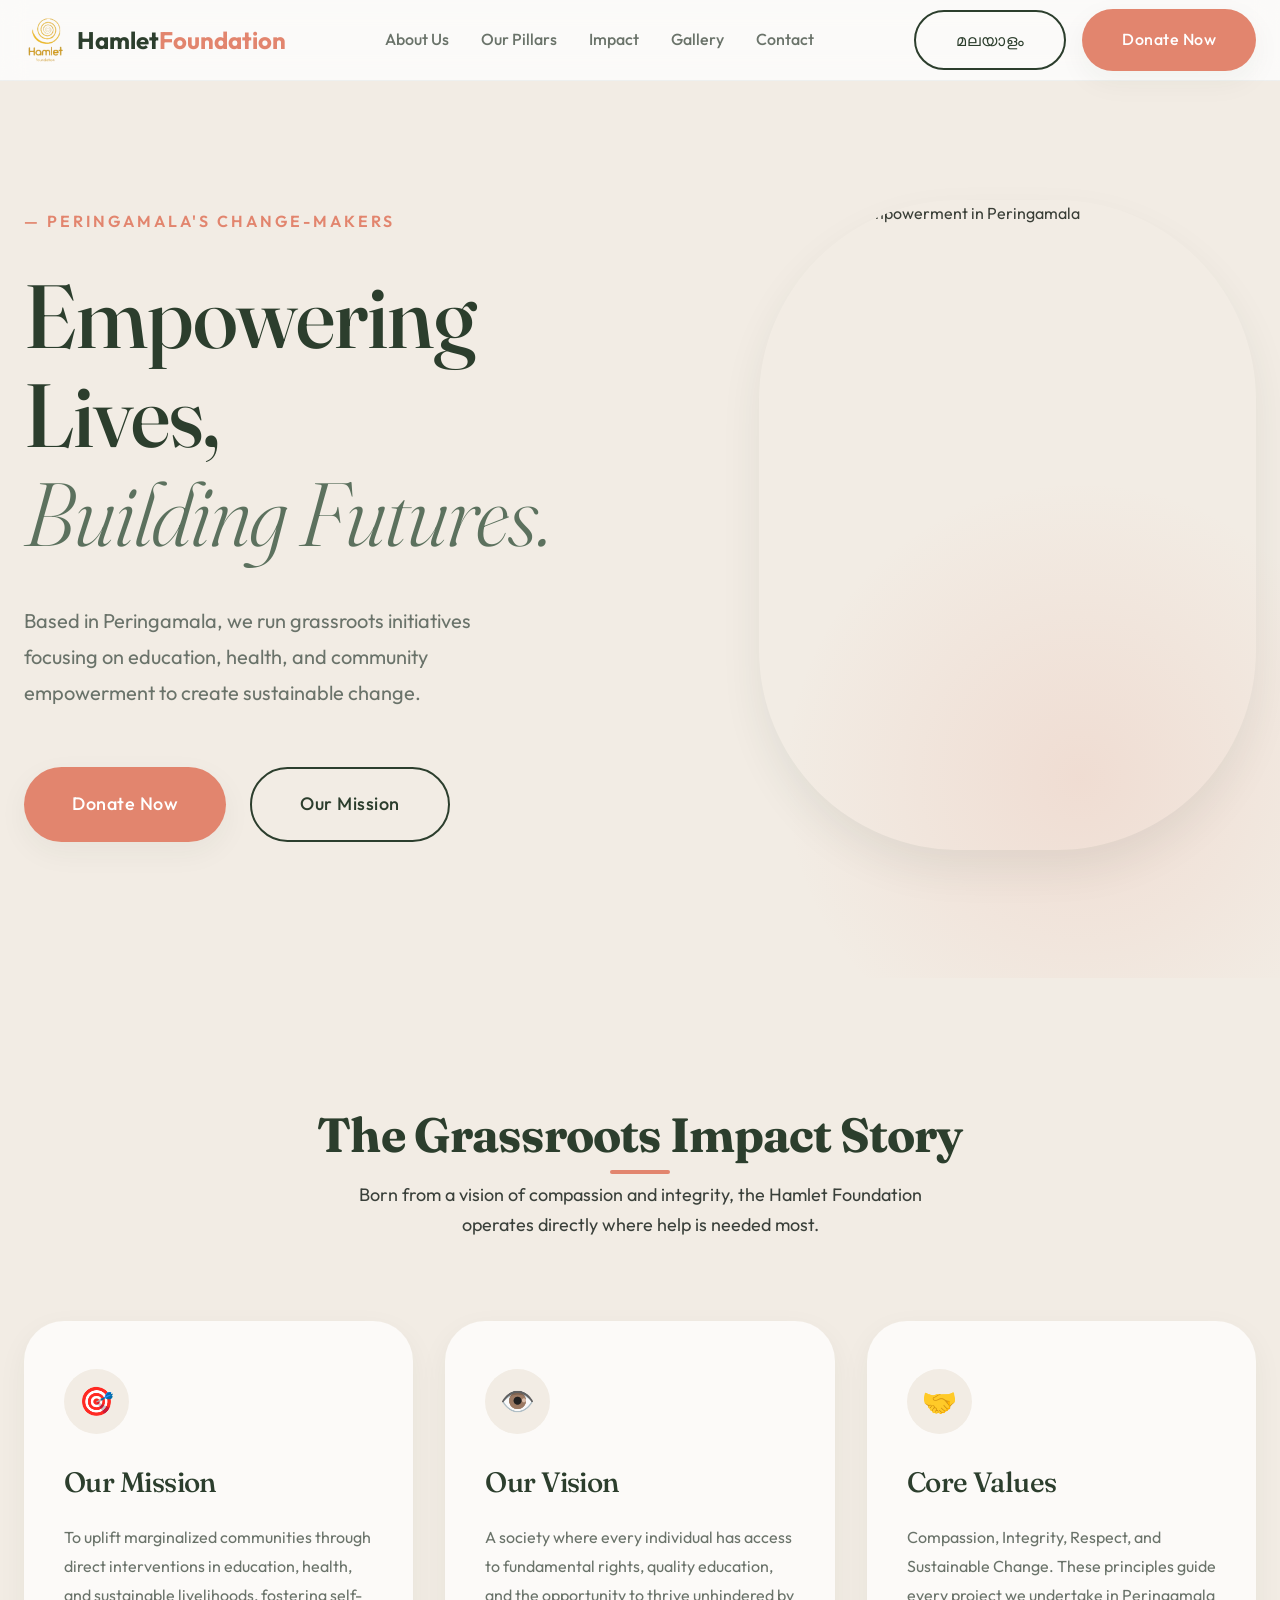
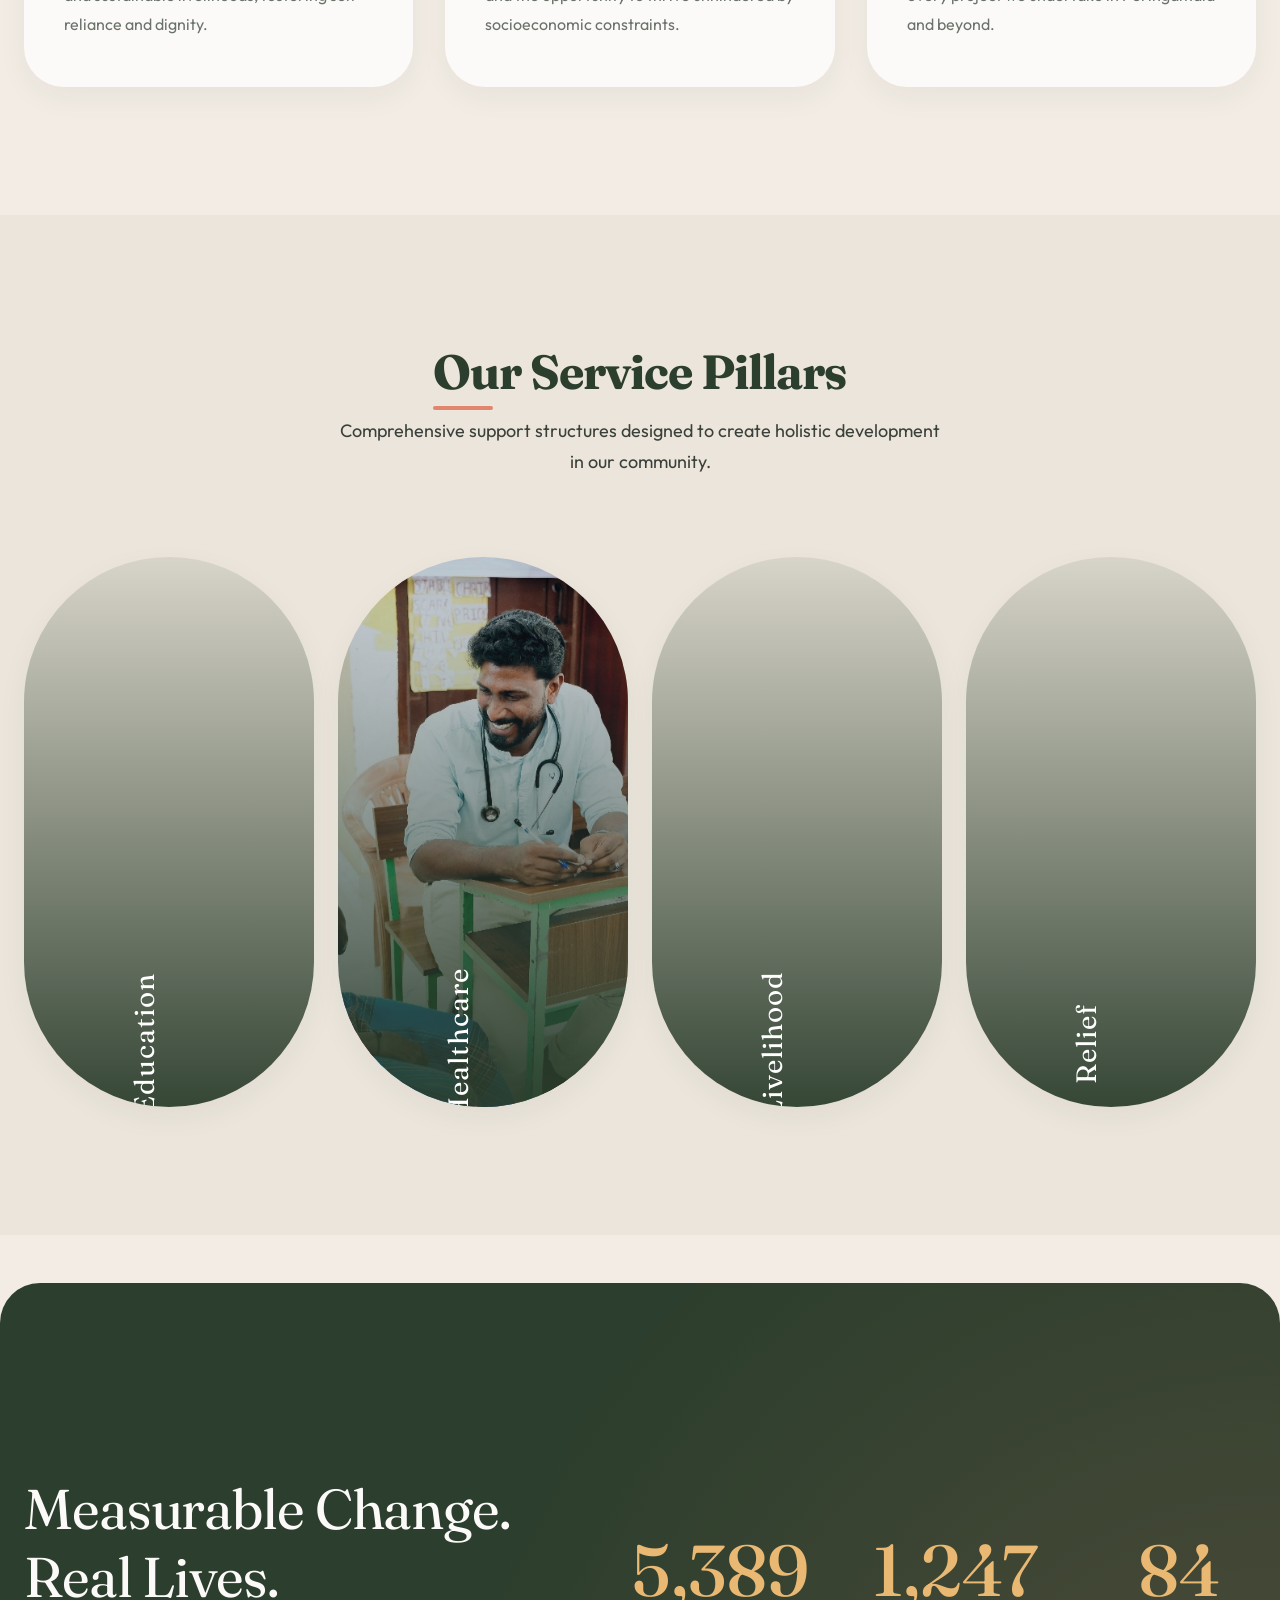
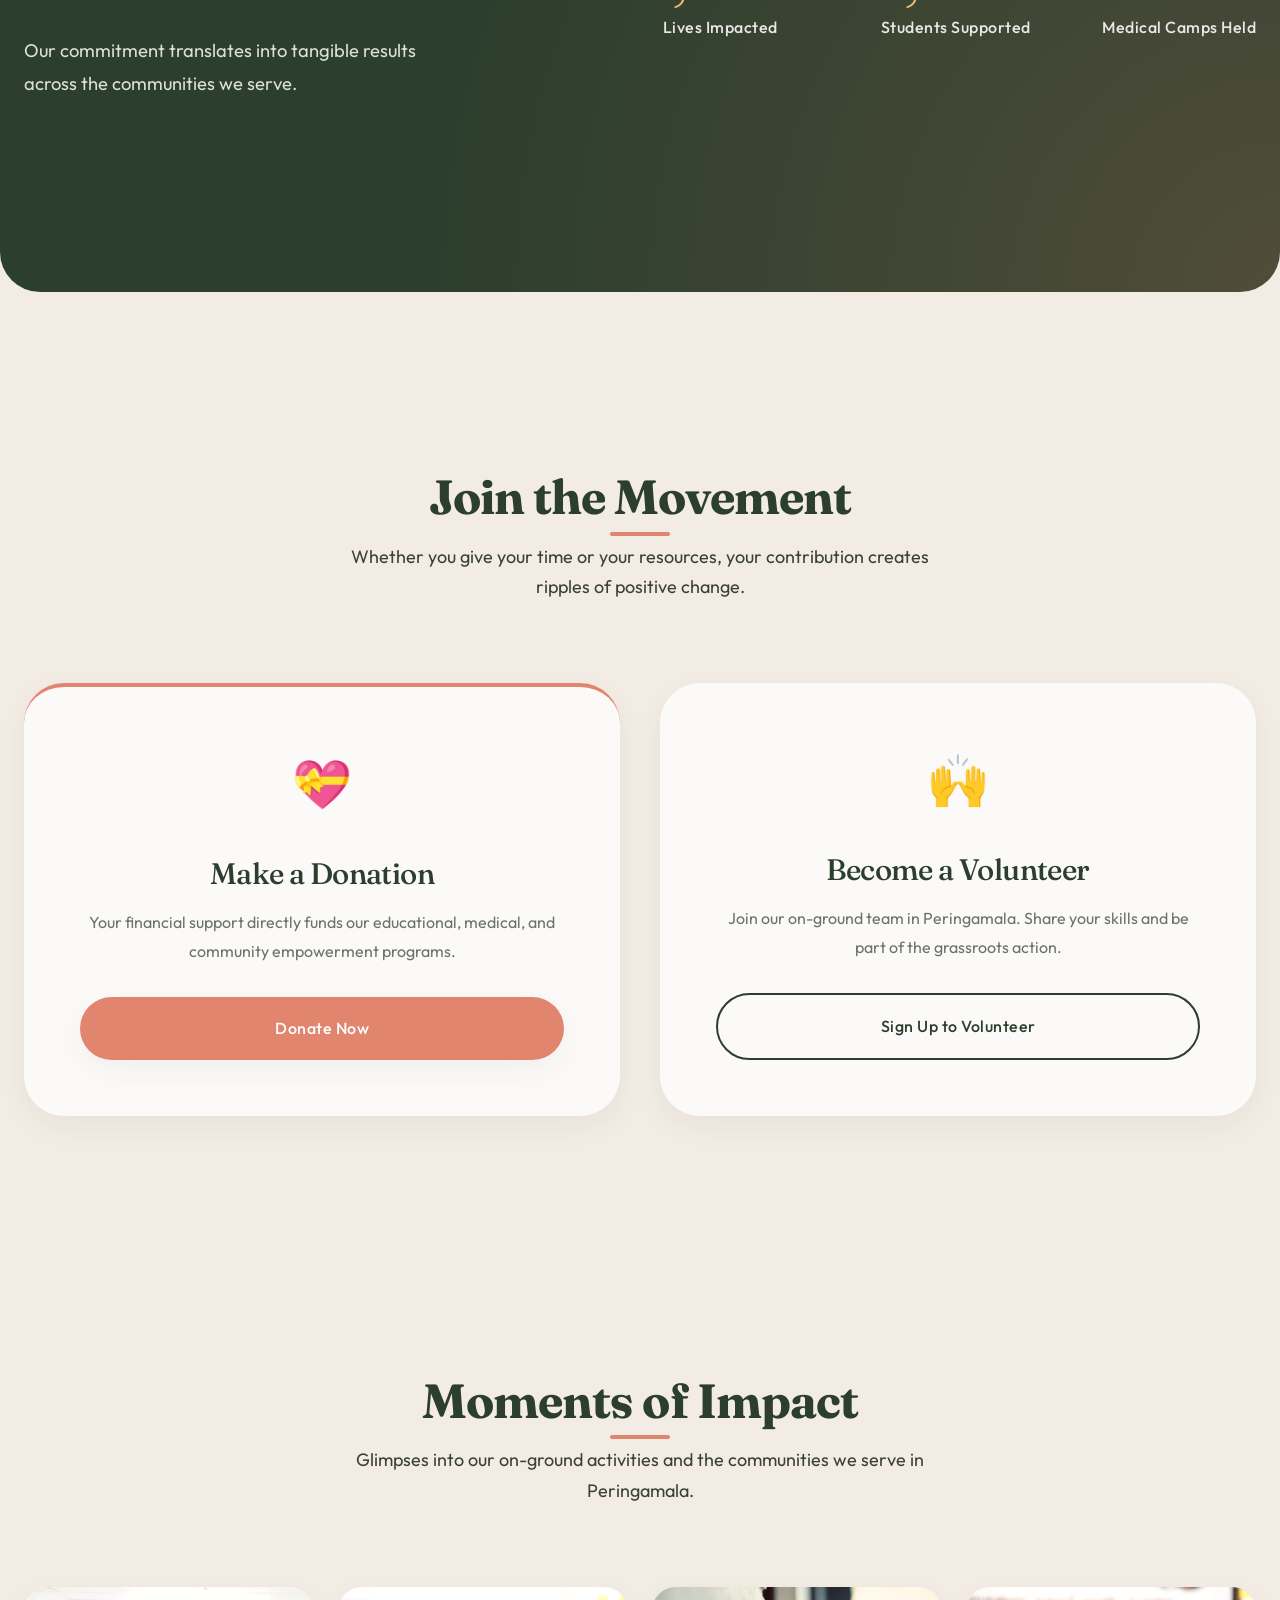
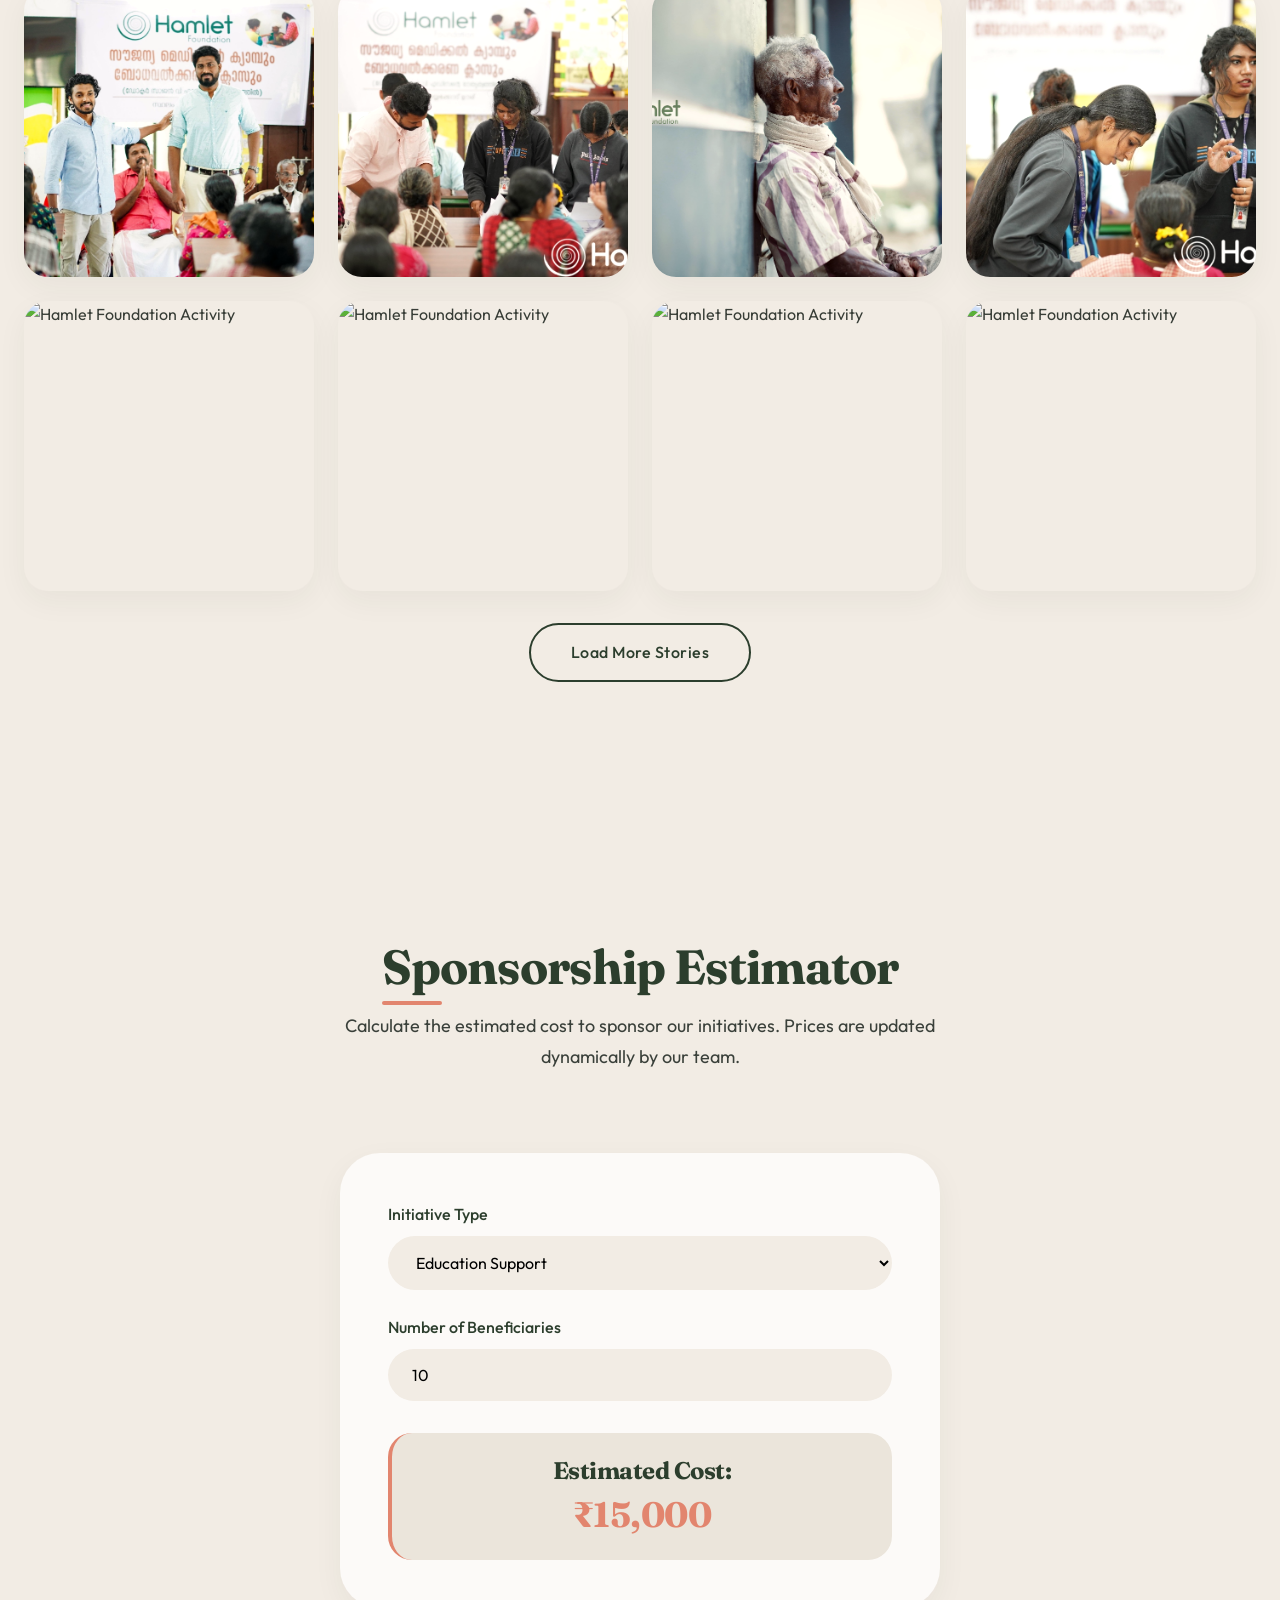
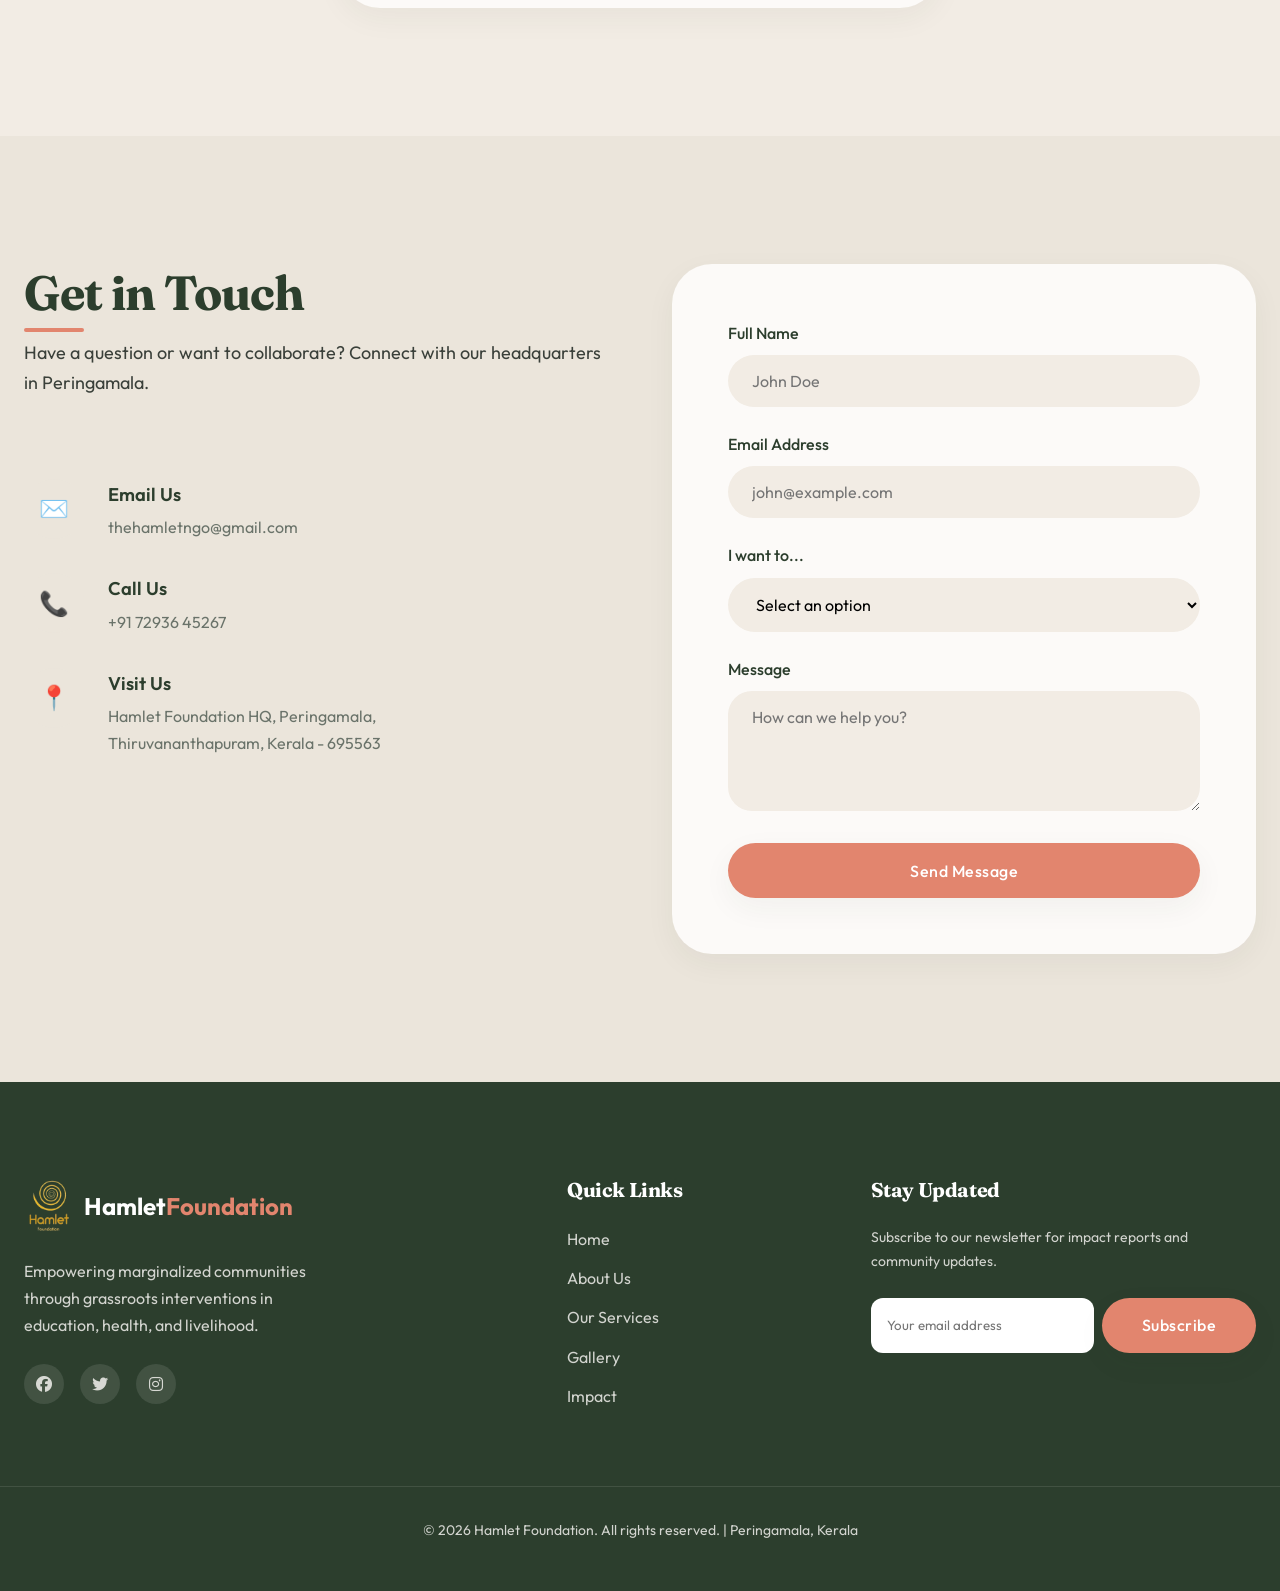
==== hamlet-foundations/src/index.html @ f897845c "Initial commit: Ready for Render deployment" ====
<!DOCTYPE html>
<html lang="en">

<head>
    <meta charset="UTF-8">
    <meta name="viewport" content="width=device-width, initial-scale=1.0">
    <title>Hamlet Foundation | Empowering Lives in Peringamala</title>
    <link rel="preconnect" href="https://fonts.googleapis.com">
    <link rel="preconnect" href="https://fonts.gstatic.com" crossorigin>
    <link
        href="https://fonts.googleapis.com/css2?family=Inter:wght@400;500;600&family=Outfit:wght@300;500;700&display=swap"
        rel="stylesheet">
    <link rel="stylesheet" href="style.css">
    <link rel="icon" type="image/png" href="assets/logo-transparent.png">
    <link rel="stylesheet" href="https://cdnjs.cloudflare.com/ajax/libs/font-awesome/6.4.0/css/all.min.css">
</head>

<body>

    <header class="header">
        <div class="container header-content">
            <a href="#" class="logo">
                <img src="assets/logo-transparent.png" alt="Hamlet Foundation Logo" class="logo-img">
                <span class="logo-text">Hamlet<span class="logo-accent">Foundation</span></span>
            </a>
            <nav class="nav">
                <ul class="nav-list">
                    <li><a href="#about" class="nav-link" data-i18n="nav_about">About Us</a></li>
                    <li><a href="#pillars" class="nav-link" data-i18n="nav_pillars">Our Pillars</a></li>
                    <li><a href="#impact" class="nav-link" data-i18n="nav_impact">Impact</a></li>
                    <li><a href="#gallery" class="nav-link" data-i18n="nav_gallery">Gallery</a></li>
                    <li><a href="#contact" class="nav-link" data-i18n="nav_contact">Contact</a></li>
                </ul>
                <div class="mobile-actions">
                    <button class="btn btn-outline btn-sm lang-btn" id="langToggleMobile"
                        data-i18n="lang_toggle">മലയാളം</button>
                    <a href="#get-involved" class="btn btn-primary btn-sm" data-i18n="nav_donate">Donate Now</a>
                </div>
            </nav>
            <div class="header-actions">
                <button class="btn btn-outline btn-sm lang-btn desktop-only" id="langToggle"
                    data-i18n="lang_toggle">മലയാളം</button>
                <a href="#get-involved" class="btn btn-primary" data-i18n="nav_donate">Donate Now</a>
                <button class="mobile-menu-btn" aria-label="Toggle menu">
                    <span></span>
                    <span></span>
                    <span></span>
                </button>
            </div>
        </div>
    </header>

    <main>
        <!-- Hero Section -->
        <section class="hero" id="home">
            <div class="container hero-content">
                <div class="hero-text fade-in-up">
                    <p class="hero-eyebrow" data-i18n="hero_badge">— Peringamala's Change-Makers</p>
                    <h1 class="hero-title" data-i18n="hero_title">Empowering Lives,<br><em>Building Futures.</em></h1>
                    <p class="hero-subtitle" data-i18n="hero_subtitle">Based in Peringamala, we run grassroots
                        initiatives focusing on education, health, and community empowerment to create sustainable change.</p>
                    <div class="hero-buttons">
                        <a href="#get-involved" class="btn btn-primary btn-lg" data-i18n="hero_btn_donate">Donate Now</a>
                        <a href="#about" class="btn btn-outline btn-lg" data-i18n="hero_btn_mission">Our Mission</a>
                    </div>
                </div>
                <div class="hero-image fade-in-up delay-1">
                    <div class="image-wrapper">
                        <!-- Hero Image from User -->
                        <img src="assets/hero-bg.png" alt="Community Empowerment in Peringamala" class="hero-img-main" />
                    </div>
                </div>
            </div>
        </section>

        <!-- About Section -->
        <section class="about section" id="about">
            <div class="container">
                <div class="section-header text-center fade-in-up">
                    <h2 class="section-title" data-i18n="about_title">The Grassroots Impact Story</h2>
                    <p class="section-desc" data-i18n="about_desc">Born from a vision of compassion and integrity, the
                        Hamlet Foundation
                        operates directly where help is needed most.</p>
                </div>

                <div class="about-grid">
                    <div class="about-card fade-in-up delay-1">
                        <div class="icon-box">🎯</div>
                        <h3 data-i18n="about_mission_title">Our Mission</h3>
                        <p data-i18n="about_mission_text">To uplift marginalized communities through direct
                            interventions in education, health, and
                            sustainable livelihoods, fostering self-reliance and dignity.</p>
                    </div>
                    <div class="about-card fade-in-up delay-2">
                        <div class="icon-box">👁️</div>
                        <h3 data-i18n="about_vision_title">Our Vision</h3>
                        <p data-i18n="about_vision_text">A society where every individual has access to fundamental
                            rights, quality education, and the
                            opportunity to thrive unhindered by socioeconomic constraints.</p>
                    </div>
                    <div class="about-card fade-in-up delay-3">
                        <div class="icon-box">🤝</div>
                        <h3 data-i18n="about_values_title">Core Values</h3>
                        <p data-i18n="about_values_text">Compassion, Integrity, Respect, and Sustainable Change. These
                            principles guide every project
                            we undertake in Peringamala and beyond.</p>
                    </div>
                </div>
            </div>
        </section>

        <!-- Pillars Section -->
        <section class="pillars section bg-light" id="pillars">
            <div class="container">
                <div class="section-header fade-in-up" style="text-align: center; max-width: 800px; margin-left: auto; margin-right: auto;">
                    <h2 class="section-title" data-i18n="pillars_title">Our Service Pillars</h2>
                    <p class="section-desc" data-i18n="pillars_desc">Comprehensive support structures designed to create holistic development in our community.</p>
                </div>

                <div class="service-accordion fade-in-up delay-1">
                    <!-- Pillar 1 -->
                    <div class="accordion-item" style="background-image: url('assets/edu-support.png');">
                        <div class="accordion-overlay"></div>
                        <div class="accordion-title-vertical" data-i18n="pillar_1_tag">Education</div>
                        <div class="accordion-content">
                            <span class="accordion-tag" data-i18n="pillar_1_tag">Education</span>
                            <h3 data-i18n="pillar_1_title">Education Support</h3>
                            <p data-i18n="pillar_1_text">Providing scholarships, essential learning materials, and mentorship to ensure financial constraints never hinder a child's academic journey.</p>
                        </div>
                    </div>
                    <!-- Pillar 2 -->
                    <div class="accordion-item" style="background-image: url('assets/health.jpg');">
                        <div class="accordion-overlay"></div>
                        <div class="accordion-title-vertical" data-i18n="pillar_2_tag">Healthcare</div>
                        <div class="accordion-content">
                            <span class="accordion-tag" data-i18n="pillar_2_tag">Healthcare</span>
                            <h3 data-i18n="pillar_2_title">Health & Wellness</h3>
                            <p data-i18n="pillar_2_text">Organizing accessible medical camps, mental health counseling, and nutritional support for vulnerable community members.</p>
                        </div>
                    </div>
                    <!-- Pillar 3 -->
                    <div class="accordion-item" style="background-image: url('assets/livelihoods.png');">
                        <div class="accordion-overlay"></div>
                        <div class="accordion-title-vertical" data-i18n="pillar_3_tag">Livelihood</div>
                        <div class="accordion-content">
                            <span class="accordion-tag" data-i18n="pillar_3_tag">Livelihood</span>
                            <h3 data-i18n="pillar_3_title">Community Empowerment</h3>
                            <p data-i18n="pillar_3_text">Fostering self-sufficiency through vocational training programs, skill development, and support for micro-enterprises.</p>
                        </div>
                    </div>
                    <!-- Pillar 4 -->
                    <div class="accordion-item" style="background-image: url('assets/emergency-support.png');">
                        <div class="accordion-overlay"></div>
                        <div class="accordion-title-vertical" data-i18n="pillar_4_tag">Relief</div>
                        <div class="accordion-content">
                            <span class="accordion-tag" data-i18n="pillar_4_tag">Relief</span>
                            <h3 data-i18n="pillar_4_title">Emergency Relief</h3>
                            <p data-i18n="pillar_4_text">Rapid deployment of resources and on-ground crisis response during natural disasters or community emergencies.</p>
                        </div>
                    </div>
                </div>
            </div>
        </section>

        <!-- Impact Counter Section -->
        <section class="impact section" id="impact">
            <div class="container">
                <div class="impact-container fade-in-up">
                    <div class="impact-text">
                        <h2 data-i18n="impact_title">Measurable Change. <br>Real Lives.</h2>
                        <p data-i18n="impact_desc">Our commitment translates into tangible results across the
                            communities we serve.</p>
                    </div>
                    <div class="impact-stats">
                        <div class="stat-item">
                            <div class="stat-number" data-target="5400">0</div>
                            <div class="stat-label" data-i18n="impact_1">Lives Impacted</div>
                        </div>
                        <div class="stat-item">
                            <div class="stat-number" data-target="1250">0</div>
                            <div class="stat-label" data-i18n="impact_2">Students Supported</div>
                        </div>
                        <div class="stat-item">
                            <div class="stat-number" data-target="85">0</div>
                            <div class="stat-label" data-i18n="impact_3">Medical Camps Held</div>
                        </div>
                    </div>
                </div>
            </div>
        </section>

        <!-- Get Involved -->
        <section class="get-involved section" id="get-involved">
            <div class="container">
                <div class="section-header text-center fade-in-up">
                    <h2 class="section-title" data-i18n="involved_title">Join the Movement</h2>
                    <p class="section-desc" data-i18n="involved_desc">Whether you give your time or your resources, your
                        contribution creates
                        ripples of positive change.</p>
                </div>

                <div class="action-cards">
                    <div class="action-card donate-card fade-in-up">
                        <div class="action-icon">💝</div>
                        <h3 data-i18n="donate_title">Make a Donation</h3>
                        <p data-i18n="donate_text">Your financial support directly funds our educational, medical, and
                            community empowerment
                            programs.</p>
                        <a href="#contact" class="btn btn-primary w-100" data-i18n="donate_btn">Donate Now</a>
                    </div>
                    <div class="action-card volunteer-card fade-in-up delay-1">
                        <div class="action-icon">🙌</div>
                        <h3 data-i18n="volunteer_title">Become a Volunteer</h3>
                        <p data-i18n="volunteer_text">Join our on-ground team in Peringamala. Share your skills and be
                            part of the grassroots
                            action.</p>
                        <a href="#contact" class="btn btn-outline w-100" data-i18n="volunteer_btn">Sign Up to
                            Volunteer</a>
                    </div>
                </div>
            </div>
        </section>

        <!-- Gallery Section -->
        <section class="gallery section" id="gallery">
            <div class="container">
                <div class="section-header text-center fade-in-up">
                    <h2 class="section-title" data-i18n="gallery_title">Moments of Impact</h2>
                    <p class="section-desc" data-i18n="gallery_desc">Glimpses into our on-ground activities and the
                        communities we serve in Peringamala.</p>
                </div>

                <div class="gallery-grid" id="galleryGrid">
                    <div class="gallery-item fade-in-up">
                        <img src="assets/gallery-images/gallery-1.jpg" alt="Hamlet Foundation Activity"
                            class="gallery-img" loading="lazy">
                        <div class="gallery-overlay">
                            <span class="gallery-icon">⤢</span>
                        </div>
                    </div>
                    <div class="gallery-item fade-in-up">
                        <img src="assets/gallery-images/gallery-2.jpg" alt="Hamlet Foundation Activity"
                            class="gallery-img" loading="lazy">
                        <div class="gallery-overlay">
                            <span class="gallery-icon">⤢</span>
                        </div>
                    </div>
                    <div class="gallery-item fade-in-up">
                        <img src="assets/gallery-images/gallery-3.png" alt="Hamlet Foundation Activity"
                            class="gallery-img" loading="lazy">
                        <div class="gallery-overlay">
                            <span class="gallery-icon">⤢</span>
                        </div>
                    </div>
                    <div class="gallery-item fade-in-up">
                        <img src="assets/gallery-images/gallery-4.jpg" alt="Hamlet Foundation Activity"
                            class="gallery-img" loading="lazy">
                        <div class="gallery-overlay">
                            <span class="gallery-icon">⤢</span>
                        </div>
                    </div>
                    <div class="gallery-item fade-in-up">
                        <img src="assets/gallery-images/gallery-4.png" alt="Hamlet Foundation Activity"
                            class="gallery-img" loading="lazy">
                        <div class="gallery-overlay">
                            <span class="gallery-icon">⤢</span>
                        </div>
                    </div>
                    <div class="gallery-item fade-in-up">
                        <img src="assets/gallery-images/gallery-5.png" alt="Hamlet Foundation Activity"
                            class="gallery-img" loading="lazy">
                        <div class="gallery-overlay">
                            <span class="gallery-icon">⤢</span>
                        </div>
                    </div>
                    <div class="gallery-item fade-in-up">
                        <img src="assets/gallery-images/gallery-6.png" alt="Hamlet Foundation Activity"
                            class="gallery-img" loading="lazy">
                        <div class="gallery-overlay">
                            <span class="gallery-icon">⤢</span>
                        </div>
                    </div>
                    <div class="gallery-item fade-in-up">
                        <img src="assets/gallery-images/gallery-8.png" alt="Hamlet Foundation Activity"
                            class="gallery-img" loading="lazy">
                        <div class="gallery-overlay">
                            <span class="gallery-icon">⤢</span>
                        </div>
                    </div>
                    <div class="gallery-item fade-in-up">
                        <img src="assets/gallery-images/gallery-9.png" alt="Hamlet Foundation Activity"
                            class="gallery-img" loading="lazy">
                        <div class="gallery-overlay">
                            <span class="gallery-icon">⤢</span>
                        </div>
                    </div>
                    <div class="gallery-item fade-in-up">
                        <img src="assets/gallery-images/gallery.png" alt="Hamlet Foundation Activity"
                            class="gallery-img" loading="lazy">
                        <div class="gallery-overlay">
                            <span class="gallery-icon">⤢</span>
                        </div>
                    </div>
                    <div class="gallery-item fade-in-up">
                        <img src="assets/gallery-images/gallery1.png" alt="Hamlet Foundation Activity"
                            class="gallery-img" loading="lazy">
                        <div class="gallery-overlay">
                            <span class="gallery-icon">⤢</span>
                        </div>
                    </div>
                    <div class="gallery-item fade-in-up">
                        <img src="assets/gallery-images/gallery2.png" alt="Hamlet Foundation Activity"
                            class="gallery-img" loading="lazy">
                        <div class="gallery-overlay">
                            <span class="gallery-icon">⤢</span>
                        </div>
                    </div>
                    <div class="gallery-item fade-in-up">
                        <img src="assets/gallery-images/galley-7.png" alt="Hamlet Foundation Activity"
                            class="gallery-img" loading="lazy">
                        <div class="gallery-overlay">
                            <span class="gallery-icon">⤢</span>
                        </div>
                    </div>
                </div>

                <div class="text-center mt-4">
                    <button class="btn btn-outline" id="loadMoreBtn" data-i18n="gallery_load_more">Load More
                        Stories</button>
                </div>
            </div>
        </section>

        <!-- Estimator Section -->
        <section class="estimator section" id="estimator">
            <div class="container fade-in-up">
                <div class="section-header" style="text-align: center; max-width: 800px; margin-left: auto; margin-right: auto;">
                    <h2 class="section-title">Sponsorship Estimator</h2>
                    <p class="section-desc">Calculate the estimated cost to sponsor our initiatives. Prices are updated dynamically by our team.</p>
                </div>
                
                <div class="estimator-wrapper">
                    <div class="estimator-card">
                        <div class="form-group">
                            <label for="est-type">Initiative Type</label>
                            <select id="est-type">
                                <option value="education">Education Support</option>
                                <option value="health">Healthcare Camp</option>
                                <option value="livelihood">Livelihood Training</option>
                            </select>
                        </div>
                        <div class="form-group">
                            <label for="est-count">Number of Beneficiaries</label>
                            <input type="number" id="est-count" value="10" min="1">
                        </div>
                        <div class="estimator-result">
                            <h3>Estimated Cost: <span id="est-total">₹0</span></h3>
                        </div>
                    </div>
                </div>
            </div>
        </section>

        <!-- Contact Section -->
        <section class="contact section bg-light" id="contact">
            <div class="container">
                <div class="contact-grid">
                    <div class="contact-info fade-in-up">
                        <h2 class="section-title" data-i18n="contact_title">Get in Touch</h2>
                        <p class="section-desc" data-i18n="contact_desc">Have a question or want to collaborate? Connect
                            with our headquarters in
                            Peringamala.</p>

                        <div class="contact-details">
                            <a href="mailto:thehamletngo@gmail.com" class="contact-item">
                                <div class="c-icon">✉️</div>
                                <div>
                                    <strong data-i18n="contact_email">Email Us</strong>
                                    <span>thehamletngo@gmail.com</span>
                                </div>
                            </a>
                            <a href="tel:7293645267" class="contact-item">
                                <div class="c-icon">📞</div>
                                <div>
                                    <strong data-i18n="contact_call">Call Us</strong>
                                    <span>+91 72936 45267</span>
                                </div>
                            </a>
                            <div class="contact-item">
                                <div class="c-icon">📍</div>
                                <div>
                                    <strong data-i18n="contact_visit">Visit Us</strong>
                                    <span data-i18n="contact_address">Hamlet Foundation HQ,
                                        Peringamala,<br>Thiruvananthapuram, Kerala -
                                        695563</span>
                                </div>
                            </div>
                        </div>
                    </div>

                    <div class="contact-form-wrapper fade-in-up delay-1">
                        <form id="contactForm" class="contact-form">
                            <div class="form-group">
                                <label for="name" data-i18n="form_name">Full Name</label>
                                <input type="text" id="name" required placeholder="John Doe"
                                    data-i18n-ph="form_name_ph">
                            </div>
                            <div class="form-group">
                                <label for="email" data-i18n="form_email">Email Address</label>
                                <input type="email" id="email" required placeholder="john@example.com"
                                    data-i18n-ph="form_email_ph">
                            </div>
                            <div class="form-group">
                                <label for="subject" data-i18n="form_subject">I want to...</label>
                                <select id="subject" required>
                                    <option value="" disabled selected data-i18n="form_opt_def">Select an option
                                    </option>
                                    <option value="appointment" data-i18n="form_opt_0">Book an Appointment</option>
                                    <option value="donate" data-i18n="form_opt_1">Make a Donation</option>
                                    <option value="volunteer" data-i18n="form_opt_2">Volunteer my time</option>
                                    <option value="partner" data-i18n="form_opt_3">Partner with you</option>
                                    <option value="other" data-i18n="form_opt_4">Other inquiry (Mail)</option>
                                </select>
                            </div>
                            <div class="form-group" id="datePickerGroup" style="display: none;">
                                <label for="appointmentDate">Preferred Date</label>
                                <input type="date" id="appointmentDate">
                            </div>
                            <div class="form-group">
                                <label for="message" data-i18n="form_message">Message</label>
                                <textarea id="message" rows="4" required placeholder="How can we help you?"
                                    data-i18n-ph="form_message_ph"></textarea>
                            </div>
                            <button type="submit" class="btn btn-primary w-100" data-i18n="form_submit">Send
                                Message</button>
                        </form>
                    </div>
                </div>
            </div>
        </section>
    </main>

    <footer class="footer">
        <div class="container footer-grid">
            <div class="footer-brand">
                <div class="logo">
                    <img src="assets/logo-transparent.png" alt="Hamlet Foundation Logo" class="logo-img-footer">
                    <span class="logo-text">Hamlet<span class="logo-accent">Foundation</span></span>
                </div>
                <p data-i18n="footer_desc">Empowering marginalized communities through grassroots interventions in
                    education, health, and
                    livelihood.</p>
                <div class="social-links">
                    <a href="#" aria-label="Facebook"><i class="fa-brands fa-facebook"></i></a>
                    <a href="#" aria-label="Twitter"><i class="fa-brands fa-twitter"></i></a>
                    <a href="https://www.instagram.com/hamlet_foundation?igsh=MTJ4bHVwbzVzbDdteg==" aria-label="Instagram"><i class="fa-brands fa-instagram"></i></a>
                </div>
            </div>

            <div class="footer-links">
                <h4 data-i18n="footer_links">Quick Links</h4>
                <ul>
                    <li><a href="#home" data-i18n="footer_home">Home</a></li>
                    <li><a href="#about" data-i18n="footer_about">About Us</a></li>
                    <li><a href="#pillars" data-i18n="footer_services">Our Services</a></li>
                    <li><a href="#gallery" data-i18n="nav_gallery">Gallery</a></li>
                    <li><a href="#impact" data-i18n="footer_impact">Impact</a></li>
                </ul>
            </div>

            <div class="footer-newsletter">
                <h4 data-i18n="footer_newsletter">Stay Updated</h4>
                <p data-i18n="footer_nl_desc">Subscribe to our newsletter for impact reports and community updates.</p>
                <form id="newsletterForm" class="newsletter-form">
                    <input type="email" placeholder="Your email address" required data-i18n-ph="footer_nl_ph">
                    <button type="submit" class="btn btn-primary" data-i18n="footer_nl_btn">Subscribe</button>
                </form>
            </div>
        </div>
        <div class="container footer-bottom">
            <p>&copy; <span id="currentYear"></span> <span data-i18n="footer_rights">Hamlet Foundation. All rights
                    reserved. | Peringamala, Kerala</span></p>
        </div>
    </footer>

    <!-- Lightbox -->
    <div id="lightbox" class="lightbox">
        <span class="lightbox-close">&times;</span>
        <div class="lightbox-nav lightbox-prev">&#10094;</div>
        <img class="lightbox-content" id="lightbox-img">
        <div class="lightbox-nav lightbox-next">&#10095;</div>
    </div>

    <!-- Scripts -->
    <script src="translations.js"></script>
    <script src="script.js"></script>
</body>

</html>
---- hamlet-foundations/src/style.css ----
/* ==========================================================================
   Google Fonts
   ========================================================================== */
@import url('https://fonts.googleapis.com/css2?family=Fraunces:ital,opsz,wght@0,9..144,300..900;1,9..144,300..900&family=Outfit:wght@300;400;500;600&display=swap');

/* ==========================================================================
   CSS Variables
   ========================================================================== */
:root {
    /* Colors - Organic & Natural Theme */
    --clr-primary: #2C3E2D;      /* Deep Moss Green */
    --clr-secondary: #5C715E;    /* Soft Sage */
    --clr-accent: #E2856E;       /* Soft Clay / Terracotta */
    --clr-accent-hover: #D47259; /* Deeper Clay */
    --clr-accent-alt: #E9B872;   /* Mustard / Sun Accent */
    --clr-text-main: #3A403A;    /* Very dark green-grey */
    --clr-text-light: #6A736A;   /* Secondary Text */
    --clr-bg: #F2ECE4;           /* Oatmeal / Warm Beige */
    --clr-surface: #FCFAF8;      /* Soft White for cards */
    --clr-surface-light: #EBE5DB;/* Slightly darker oatmeal */

    /* Basic Borders (Organic Softness) */
    --border-thin: 1px solid rgba(44, 62, 45, 0.1);
    --border-thick: 2px solid rgba(44, 62, 45, 0.2);

    /* Typography */
    --font-heading: 'Fraunces', serif;
    --font-body: 'Outfit', sans-serif;
    --fs-base: 16px;

    /* Spacing & Layout */
    --container-width: 1300px;
    --spacing-xs: 0.5rem;
    --spacing-sm: 1.5rem;
    --spacing-md: 3rem;
    --spacing-lg: 5rem;
    --spacing-xl: 8rem;
    --spacing-xxl: 12rem;

    /* Organic Edges (Pill shapes, extremely rounded cards) */
    --br-sm: 12px;
    --br-md: 24px;
    --br-lg: 40px;
    --br-pill: 200px; 
    --br-blob-1: 60% 40% 30% 70% / 60% 30% 70% 40%;
    --br-blob-2: 30% 70% 70% 30% / 30% 30% 70% 70%;

    /* Shadows - Diffuse & Organic */
    --shadow-sm: 0 10px 30px rgba(44, 62, 45, 0.05);
    --shadow-md: 0 20px 40px rgba(44, 62, 45, 0.08);
    --shadow-lg: 0 30px 60px rgba(44, 62, 45, 0.12);
    --shadow-accent: 0 20px 40px rgba(226, 133, 110, 0.2);

    /* Transitions */
    --trans-fast: 0.2s ease;
    --trans-norm: 0.4s cubic-bezier(0.25, 1, 0.5, 1);
    --trans-slow: 0.8s cubic-bezier(0.25, 1, 0.5, 1);
}

/* Reset & Base Styles */
* {
    margin: 0;
    padding: 0;
    box-sizing: border-box;
}

html {
    scroll-behavior: smooth;
    scroll-padding-top: 80px;
    /* Account for sticky header */
}

body {
    font-family: var(--font-body);
    font-size: var(--fs-base);
    color: var(--clr-text-main);
    background-color: var(--clr-bg);
    line-height: 1.7; /* Increased for premium readability */
    overflow-x: hidden;
    -webkit-font-smoothing: antialiased;
    -moz-osx-font-smoothing: grayscale;
}

h1,
h2,
h3,
h4,
h5,
h6 {
    font-family: var(--font-heading);
    color: var(--clr-primary);
    line-height: 1.2;
    font-weight: 700;
    letter-spacing: -0.02em; /* Tighter tracking for premium feel */
}

a {
    text-decoration: none;
    color: inherit;
    transition: var(--trans-norm);
}

img {
    max-width: 100%;
    height: auto;
    display: block;
}

.container {
    width: 100%;
    max-width: var(--container-width);
    margin: 0 auto;
    padding: 0 var(--spacing-sm);
}

.section {
    padding: var(--spacing-xl) 0;
}

.bg-light {
    background-color: var(--clr-surface-light);
}

.text-center {
    text-align: center;
}

/* Typography Utilities */
.section-title {
    font-size: clamp(2rem, 5vw, 3rem);
    margin-bottom: 1rem;
    position: relative;
    display: inline-block;
}

.section-title::after {
    content: '';
    position: absolute;
    bottom: -10px;
    left: 0;
    width: 60px;
    height: 4px;
    background-color: var(--clr-accent);
    border-radius: var(--br-pill);
}

.text-center .section-title::after {
    left: 50%;
    transform: translateX(-50%);
}

.section-desc {
    color: var(--clr-text-muted);
    font-size: 1.125rem;
    max-width: 600px;
    margin: 0 auto var(--spacing-lg);
}

/* Buttons - Organic Softness */
.btn {
    display: inline-flex;
    align-items: center;
    justify-content: center;
    padding: 1.1rem 2.5rem;
    border-radius: var(--br-pill);
    font-family: var(--font-body);
    font-weight: 500;
    cursor: pointer;
    border: none;
    transition: all var(--trans-norm);
    font-size: 1rem;
    letter-spacing: 0.5px;
}

.btn-lg {
    padding: 1.25rem 3rem;
    font-size: 1.125rem;
}

.btn-primary {
    background-color: var(--clr-accent);
    color: white;
    box-shadow: var(--shadow-sm);
}

.btn-primary:hover {
    background-color: var(--clr-accent-hover);
    transform: translateY(-3px);
    box-shadow: var(--shadow-accent);
}

.btn-outline {
    background-color: transparent;
    border: 2px solid var(--clr-primary);
    color: var(--clr-primary);
}

.btn-outline:hover {
    background-color: var(--clr-primary);
    color: white;
    transform: translateY(-3px);
    box-shadow: var(--shadow-sm);
}

.w-100 {
    width: 100%;
}

/* Header & Navigation */
.header {
    position: fixed;
    top: 0;
    left: 0;
    width: 100%;
    background-color: rgba(253, 253, 253, 0.85);
    /* Slightly transparent */
    backdrop-filter: blur(12px);
    /* Glassmorphism */
    -webkit-backdrop-filter: blur(12px);
    z-index: 1000;
    border-bottom: 1px solid rgba(11, 43, 64, 0.05);
    transition: all var(--trans-norm);
}

.header.scrolled {
    box-shadow: var(--shadow-sm);
    padding: 0.5rem 0;
}

.header-content {
    display: flex;
    justify-content: space-between;
    align-items: center;
    height: 80px;
}

.logo {
    display: flex;
    align-items: center;
    gap: 0.5rem;
}

.logo-img {
    height: 48px;
    width: auto;
    object-fit: contain;
}

.logo-text {
    font-family: var(--ff-heading);
    font-size: 1.5rem;
    font-weight: 700;
    color: var(--clr-primary);
}

.logo-accent {
    color: var(--clr-accent);
}

.nav-list {
    display: flex;
    list-style: none;
    gap: 2rem;
}

.mobile-actions {
    display: none;
}

.nav-link {
    font-weight: 500;
    color: var(--clr-text-light);
    position: relative;
}

.nav-link::after {
    content: '';
    position: absolute;
    bottom: -4px;
    left: 0;
    width: 0;
    height: 2px;
    background-color: var(--clr-accent);
    transition: width var(--trans-norm);
}

.nav-link:hover {
    color: var(--clr-primary);
}

.nav-link:hover::after {
    width: 100%;
}

.header-actions {
    display: flex;
    align-items: center;
    gap: 1rem;
}

.mobile-menu-btn {
    display: none;
    background: none;
    border: none;
    cursor: pointer;
    flex-direction: column;
    gap: 5px;
}

.mobile-menu-btn span {
    display: block;
    width: 25px;
    height: 3px;
    background-color: var(--clr-primary);
    border-radius: 2px;
    transition: var(--trans-norm);
}

/* Hero Section - Organic Redesign */
.hero {
    position: relative;
    padding: calc(120px + var(--spacing-lg)) 0 var(--spacing-xl);
    min-height: 100vh;
    display: flex;
    align-items: center;
    background-color: var(--clr-bg);
    overflow: hidden;
}

.hero::after {
    content: '';
    position: absolute;
    bottom: -100px;
    right: -100px;
    width: 600px;
    height: 600px;
    border-radius: 50%;
    background: radial-gradient(circle, rgba(226, 133, 110, 0.15) 0%, transparent 70%);
    z-index: 0;
}

.hero-content {
    display: grid;
    grid-template-columns: 1.1fr 0.9fr;
    gap: var(--spacing-xl);
    align-items: center;
    position: relative;
    z-index: 1;
}

.hero-text {
    padding-right: 2rem;
}

.hero-eyebrow {
    font-size: 1rem;
    text-transform: uppercase;
    letter-spacing: 3px;
    font-weight: 600;
    color: var(--clr-accent);
    margin-bottom: 2rem;
    font-family: var(--font-body);
}

.hero-title {
    font-size: clamp(3.5rem, 7vw, 6.5rem);
    line-height: 1.1;
    letter-spacing: -1px;
    margin-bottom: 2.5rem;
    color: var(--clr-primary);
    font-weight: 500;
}

.hero-title em {
    font-style: italic;
    font-weight: 300;
    color: var(--clr-secondary);
}

.hero-subtitle {
    font-size: 1.25rem;
    line-height: 1.8;
    color: var(--clr-text-light);
    margin-bottom: 3.5rem;
    max-width: 480px;
    font-weight: 400;
}

.hero-buttons {
    display: flex;
    gap: 1.5rem;
}

.hero-image {
    position: relative;
    height: 100%;
    min-height: 650px;
    width: 100%;
}

.image-wrapper {
    position: relative;
    height: 100%;
    width: 100%;
    border-radius: var(--br-pill);
    overflow: hidden;
    box-shadow: var(--shadow-md);
    transform: translateZ(0);
    transition: transform var(--trans-slow);
}

.image-wrapper:hover {
    transform: translateY(-10px);
    box-shadow: var(--shadow-lg);
}

.hero-img-main {
    width: 100%;
    height: 100%;
    object-fit: cover;
    filter: sepia(0.1) contrast(1.05); /* Slight warmth */
    transition: var(--trans-slow);
}

.image-wrapper:hover .hero-img-main {
    transform: scale(1.05);
}

/* About Section */
.about-grid {
    display: grid;
    grid-template-columns: repeat(auto-fit, minmax(300px, 1fr));
    gap: 2rem;
    margin-top: var(--spacing-lg);
}

.about-card {
    background: var(--clr-surface);
    padding: 3rem 2.5rem;
    border-radius: var(--br-lg);
    box-shadow: var(--shadow-sm);
    transition: var(--trans-norm);
    position: relative;
    z-index: 1;
    overflow: hidden;
}

.about-card::before {
    content: '';
    position: absolute;
    top: 0;
    left: 0;
    width: 0;
    height: 100%;
    background: linear-gradient(135deg, var(--clr-surface-light) 0%, transparent 100%);
    z-index: -1;
    transition: width var(--trans-norm);
}

.about-card:hover {
    transform: translateY(-8px);
    box-shadow: var(--shadow-md);
}

.about-card:hover::before {
    width: 100%; 
}

.icon-box {
    width: 65px;
    height: 65px;
    display: flex;
    align-items: center;
    justify-content: center;
    font-size: 1.75rem;
    margin-bottom: 2rem;
    color: var(--clr-accent);
    background-color: var(--clr-bg);
    border-radius: 50%;
    transition: var(--trans-norm);
}

.about-card:hover .icon-box {
    color: var(--clr-surface);
    background-color: var(--clr-primary);
    transform: scale(1.05) rotate(5deg);
}

.about-card h3 {
    margin-bottom: 1.5rem;
    font-size: 1.75rem;
    font-weight: 500;
}

.about-card p {
    color: var(--clr-text-light);
    line-height: 1.8;
}

/* Expanding Service Accordion - Organic Interaction */
.service-accordion {
    display: flex;
    gap: 1.5rem;
    height: 550px;
    width: 100%;
    margin-top: 4rem;
}

.accordion-item {
    flex: 1; 
    background-size: cover;
    background-position: center;
    border-radius: var(--br-pill);
    position: relative;
    overflow: hidden;
    cursor: pointer;
    transition: flex 0.8s cubic-bezier(0.25, 1, 0.5, 1), border-radius 0.8s ease;
    display: flex;
    align-items: flex-end;
    box-shadow: var(--shadow-sm);
}

.accordion-item:hover,
.accordion-item:focus-within {
    flex: 5; 
    border-radius: var(--br-lg);
    box-shadow: var(--shadow-md);
}

.accordion-overlay {
    position: absolute;
    inset: 0;
    background: linear-gradient(to top, rgba(44, 62, 45, 0.95) 0%, rgba(44, 62, 45, 0.1) 100%);
    transition: background 0.8s ease;
}

.accordion-item:hover .accordion-overlay {
    background: linear-gradient(to top, rgba(44, 62, 45, 0.98) 0%, rgba(44, 62, 45, 0.6) 100%);
}

.accordion-content {
    position: relative;
    z-index: 2;
    padding: 3rem;
    opacity: 0;
    transform: translateY(20px);
    transition: opacity 0.5s ease 0.2s, transform 0.5s ease 0.2s;
    width: 100%;
    min-width: 400px; /* Prevents text wrap during transition */
    color: white;
}

.accordion-title-vertical {
    position: absolute;
    bottom: 4rem;
    left: 50%;
    transform: translateX(-50%) rotate(-90deg);
    transform-origin: bottom center;
    color: white;
    font-size: 1.75rem;
    font-family: var(--font-heading);
    white-space: nowrap;
    opacity: 1;
    transition: opacity 0.4s ease;
    z-index: 3;
    letter-spacing: 1px;
}

.accordion-item:hover .accordion-content,
.accordion-item:focus-within .accordion-content {
    opacity: 1;
    transform: translateY(0);
}

.accordion-item:hover .accordion-title-vertical,
.accordion-item:focus-within .accordion-title-vertical {
    opacity: 0;
}

.accordion-tag {
    font-size: 0.85rem;
    text-transform: uppercase;
    letter-spacing: 2px;
    color: var(--clr-accent-alt);
    font-weight: 600;
    margin-bottom: 1rem;
    display: block;
}

.accordion-content h3 {
    margin-bottom: 1rem;
    font-size: 2.5rem;
    font-weight: 500;
    font-family: var(--font-heading);
    color: white;
}

.accordion-content p {
    color: rgba(252, 250, 248, 0.9);
    font-size: 1.1rem;
    line-height: 1.7;
    max-width: 80%;
}

@media (max-width: 900px) {
    .service-accordion {
        flex-direction: column;
        height: 800px;
    }
    .accordion-title-vertical {
        transform: translateX(-50%); 
        bottom: 50%;
    }
    .accordion-content {
        min-width: 100%;
    }
}

/* Impact Counter Section - Organic Warmth */
.impact {
    background-color: var(--clr-primary);
    background-image: radial-gradient(circle at bottom right, rgba(226, 133, 110, 0.2), transparent 60%);
    color: var(--clr-surface);
    position: relative;
    padding: var(--spacing-xxl) 0;
    overflow: hidden;
    border-radius: var(--br-lg);
    margin: var(--spacing-md) 0; 
}

.impact-container {
    display: flex;
    align-items: center;
    justify-content: space-between;
    flex-wrap: wrap;
    gap: 4rem;
}

.impact-text h2 {
    color: var(--clr-surface);
    margin-bottom: 1.5rem;
    font-size: clamp(2.5rem, 5vw, 3.5rem);
    font-weight: 400;
}

.impact-text p {
    color: rgba(252, 250, 248, 0.85);
    max-width: 400px;
    font-size: 1.15rem;
    line-height: 1.8;
}

.impact-stats {
    display: flex;
    gap: 4rem;
    flex-wrap: wrap;
}

.stat-item {
    text-align: center; 
}

.stat-number {
    font-family: var(--font-heading);
    font-size: 4.5rem;
    font-weight: 500;
    line-height: 1;
    color: var(--clr-accent-alt);
    margin-bottom: 0.5rem;
}

.stat-label {
    font-size: 1rem;
    font-family: var(--font-body);
    font-weight: 500;
    letter-spacing: 0.5px;
    color: rgba(252, 250, 248, 0.9);
}

/* Get Involved */
.action-cards {
    display: grid;
    grid-template-columns: 1fr 1fr;
    gap: 2.5rem;
    margin-top: 3rem;
}

.action-card {
    background: var(--clr-surface);
    padding: 3.5rem;
    border-radius: var(--br-lg);
    box-shadow: var(--shadow-sm);
    text-align: center;
    transition: var(--trans-norm);
}

.action-card:hover {
    transform: translateY(-8px);
    box-shadow: var(--shadow-md);
}

.donate-card {
    border-top: 4px solid var(--clr-accent);
}

.volunteer-card {
    border-top: 4px solid var(--clr-success);
}

.action-icon {
    font-size: 3rem;
    margin-bottom: 2rem;
    color: var(--clr-primary);
}

.action-card h3 {
    font-size: 1.85rem;
    margin-bottom: 1rem;
    font-weight: 500;
}

.action-card p {
    color: var(--clr-text-light);
    margin-bottom: 2rem;
    line-height: 1.8;
}

/* Contact Section */
.contact-grid {
    display: grid;
    grid-template-columns: 1fr 1fr;
    gap: 4rem;
    align-items: start;
}

.contact-details {
    display: flex;
    flex-direction: column;
    gap: 2rem;
    margin-top: 3rem;
}

.contact-item {
    display: flex;
    align-items: flex-start;
    gap: 1.5rem;
}

.c-icon {
    font-size: 1.5rem;
    width: 60px;
    height: 60px;
    background: var(--clr-surface-light);
    border-radius: 50%;
    display: flex;
    align-items: center;
    justify-content: center;
    color: var(--clr-primary);
    transition: var(--trans-norm);
}

.contact-item strong {
    display: block;
    color: var(--clr-primary);
    font-size: 1.15rem;
    margin-bottom: 0.25rem;
    font-weight: 600;
}

.contact-item span {
    color: var(--clr-text-light);
}

a.contact-item:hover .c-icon {
    background: var(--clr-accent);
    color: var(--clr-surface);
    transform: scale(1.05) rotate(5deg);
}

.contact-form-wrapper {
    background: var(--clr-surface);
    padding: 3.5rem;
    border-radius: var(--br-lg);
    box-shadow: var(--shadow-sm);
}

.form-group {
    margin-bottom: 1.5rem;
}

.form-group label {
    display: block;
    font-weight: 500;
    margin-bottom: 0.5rem;
    color: var(--clr-primary);
}

.form-group input,
.form-group select,
.form-group textarea {
    width: 100%;
    padding: 1rem 1.5rem;
    border: none;
    border-radius: var(--br-pill);
    font-family: var(--font-body);
    font-size: 1rem;
    transition: var(--trans-fast);
    background-color: var(--clr-bg);
}

.form-group textarea {
    border-radius: var(--br-md); /* Textareas shouldn't be fully pill-shaped */
    min-height: 120px;
}

.form-group input:focus,
.form-group select:focus,
.form-group textarea:focus {
    outline: none;
    background-color: white;
    box-shadow: 0 0 0 3px rgba(226, 133, 110, 0.2);
}

/* Gallery Section - Organic Rounded Grid */
.gallery-grid {
    display: grid;
    grid-template-columns: repeat(auto-fill, minmax(280px, 1fr));
    gap: 1.5rem; 
    margin-top: 4rem;
}

.gallery-item {
    position: relative;
    overflow: hidden;
    aspect-ratio: 1 / 1;
    border-radius: var(--br-md);
    box-shadow: var(--shadow-sm);
    cursor: zoom-in;
    background-color: var(--clr-bg);
    transform: translateZ(0); 
    transition: box-shadow var(--trans-norm), transform var(--trans-norm);
}

.gallery-item:hover {
    box-shadow: var(--shadow-md);
    z-index: 2;
}

.gallery-img {
    width: 100%;
    height: 100%;
    display: block;
    object-fit: cover;
    transition: transform 0.8s cubic-bezier(0.25, 0.46, 0.45, 0.94), filter 0.8s ease;
    filter: sepia(0.05) contrast(1.05); /* Soft, natural warmth */
}

.gallery-item:hover .gallery-img {
    transform: scale(1.05); 
    filter: sepia(0) contrast(1.1); 
}

.gallery-overlay {
    position: absolute;
    bottom: 0;
    left: 0;
    width: 100%;
    height: 100%;
    background: radial-gradient(circle, rgba(44, 62, 45, 0.1) 0%, rgba(44, 62, 45, 0.6) 100%); 
    display: flex;
    flex-direction: column;
    justify-content: center;
    align-items: center;
    opacity: 0;
    transition: opacity var(--trans-norm);
}

.gallery-icon {
    font-size: 1.5rem;
    color: var(--clr-primary);
    background-color: var(--clr-surface);
    width: 65px;
    height: 65px;
    display: flex;
    align-items: center;
    justify-content: center;
    border-radius: 50%;
    transform: scale(0.9);
    transition: transform var(--trans-norm);
}

.gallery-item:hover .gallery-overlay {
    opacity: 1;
}

.gallery-item:hover .gallery-icon {
    transform: scale(1);
}

/* Footer */
.footer {
    background-color: var(--clr-primary);
    color: rgba(252, 250, 248, 0.8);
    padding: 6rem 0 3rem;
}

.footer-grid {
    display: grid;
    grid-template-columns: 2fr 1fr 1fr;
    gap: 4rem;
    margin-bottom: 4rem;
}

.footer .logo {
    display: flex;
    align-items: center;
    gap: 0.5rem;
}

.logo-img-footer {
    height: 56px;
    width: auto;
    object-fit: contain;
}

.footer .logo-text {
    color: white;
}

.footer .logo-accent {
    color: var(--clr-accent);
}

.footer-brand p {
    margin: 1.5rem 0;
    max-width: 300px;
}

.social-links {
    display: flex;
    gap: 1rem;
}

.social-links a {
    width: 40px;
    height: 40px;
    background: rgba(255, 255, 255, 0.1);
    border-radius: 50%;
    display: flex;
    align-items: center;
    justify-content: center;
}

.social-links a:hover {
    background: var(--clr-accent);
    color: white;
    transform: translateY(-3px);
}

.footer h4 {
    color: white;
    margin-bottom: 1.5rem;
    font-size: 1.25rem;
}

.footer-links ul {
    list-style: none;
}

.footer-links li {
    margin-bottom: 0.75rem;
}

.footer-links a:hover {
    color: var(--clr-accent);
    padding-left: 5px;
}

.footer-newsletter p {
    margin-bottom: 1.5rem;
    font-size: 0.875rem;
}

.newsletter-form {
    display: flex;
    gap: 0.5rem;
}

.newsletter-form input {
    flex-grow: 1;
    padding: 0.75rem 1rem;
    border: none;
    border-radius: var(--br-sm);
    font-family: var(--font-body);
}

.newsletter-form input:focus {
    outline: 2px solid var(--clr-accent);
}

/* Utilities */
.text-center { text-align: center; }
.mt-4 { margin-top: 2rem; }
.d-none { display: none !important; }

.footer-bottom {
    text-align: center;
    padding-top: 2rem;
    border-top: 1px solid rgba(255, 255, 255, 0.1);
    font-size: 0.875rem;
}

/* Animations */
.fade-in-up {
    opacity: 0;
    transform: translateY(30px);
    transition: opacity 0.8s ease-out, transform 0.8s ease-out;
}

.fade-in-up.visible {
    opacity: 1;
    transform: translateY(0);
}

.delay-1 {
    transition-delay: 0.2s;
}

.delay-2 {
    transition-delay: 0.4s;
}

.delay-3 {
    transition-delay: 0.6s;
}

/* Responsive Directives */
@media (max-width: 992px) {
    .hero-content {
        grid-template-columns: 1fr;
        text-align: center;
    }

    .hero-buttons {
        justify-content: center;
    }

    .hero-image {
        margin-top: 3rem;
        max-width: 600px;
        margin-left: auto;
        margin-right: auto;
    }

    .floating-card {
        left: -10px;
        bottom: -10px;
        padding: 0.75rem 1rem;
    }

    .contact-grid {
        grid-template-columns: 1fr;
        gap: 3rem;
    }
}

@media (max-width: 768px) {
    .header-actions .btn {
        display: none;
    }

    .mobile-menu-btn {
        display: flex;
    }

    .nav {
        position: fixed;
        top: 80px;
        left: -100%;
        width: 100%;
        height: calc(100vh - 80px);
        background-color: var(--clr-bg);
        flex-direction: column;
        align-items: center;
        justify-content: center;
        transition: var(--trans-norm);
    }

    .nav.active {
        left: 0;
    }

    .nav-list {
        flex-direction: column;
        align-items: center;
        gap: 2rem;
        font-size: 1.5rem;
    }

    .section {
        padding: var(--spacing-lg) 0;
    }

    .action-cards {
        grid-template-columns: 1fr;
    }

    .desktop-only {
        display: none !important;
    }

    .mobile-actions {
        display: flex;
        flex-direction: column;
        gap: 1rem;
        margin-top: 2rem;
        width: 100%;
        max-width: 250px;
    }

    .footer-grid {
        grid-template-columns: 1fr;
        gap: 2rem;
        text-align: center;
    }

    .footer-brand p,
    .social-links {
        margin-left: auto;
        margin-right: auto;
        justify-content: center;
    }

    .impact-container {
        flex-direction: column;
        text-align: center;
    }

    .impact-stats {
        justify-content: center;
    }

    .newsletter-form {
        flex-direction: column;
    }
}

/* Lightbox Modal */
.lightbox {
    display: none; 
    position: fixed;
    z-index: 9999;
    padding-top: 50px;
    left: 0;
    top: 0;
    width: 100%;
    height: 100%;
    overflow: hidden;
    background-color: rgba(11, 43, 64, 0.98); 
    backdrop-filter: blur(15px);
    -webkit-backdrop-filter: blur(15px);
}

.lightbox.show {
    display: flex;
    justify-content: center;
    align-items: center;
    animation: fadeInLightbox 0.4s cubic-bezier(0.25, 0.46, 0.45, 0.94);
}

.lightbox-content {
    margin: auto;
    display: block;
    max-width: 85%;
    max-height: 85vh;
    border-radius: var(--br-md);
    box-shadow: 0 20px 60px rgba(0,0,0,0.6);
    object-fit: contain;
    animation: zoomInLightbox 0.5s cubic-bezier(0.25, 0.46, 0.45, 0.94) forwards;
    opacity: 0;
}

.lightbox-close {
    position: absolute;
    top: 25px;
    right: 40px;
    color: rgba(255, 255, 255, 0.6);
    font-size: 40px;
    font-weight: 300;
    line-height: 1;
    transition: 0.3s;
    cursor: pointer;
    z-index: 10000;
}

.lightbox-close:hover {
    color: white;
    transform: rotate(90deg);
}

.lightbox-nav {
    position: absolute;
    top: 50%;
    transform: translateY(-50%);
    color: rgba(255, 255, 255, 0.5);
    font-size: 3rem;
    font-weight: 300;
    cursor: pointer;
    transition: var(--trans-norm);
    padding: 1rem;
    user-select: none;
    z-index: 10000;
}

.lightbox-nav:hover {
    color: white;
    transform: translateY(-50%) scale(1.1);
}

.lightbox-prev {
    left: 20px;
}

.lightbox-next {
    right: 20px;
}

@keyframes zoomInLightbox {
    0% { transform: scale(0.95); opacity: 0; }
    100% { transform: scale(1); opacity: 1; }
}

@keyframes fadeInLightbox {
    from { opacity: 0; backdrop-filter: blur(0px); }
    to { opacity: 1; backdrop-filter: blur(15px); }
}

/* Estimator Section */
.estimator-wrapper {
    display: flex;
    justify-content: center;
    margin-top: 2rem;
}

.estimator-card {
    background: var(--clr-surface);
    padding: 3rem;
    border-radius: var(--br-lg);
    box-shadow: var(--shadow-sm);
    width: 100%;
    max-width: 600px;
}

.estimator-result {
    margin-top: 2rem;
    text-align: center;
    padding: 1.5rem;
    background: var(--clr-surface-light);
    border-radius: var(--br-md);
    border-left: 4px solid var(--clr-accent);
}

.estimator-result h3 {
    margin: 0;
    font-size: 1.5rem;
    color: var(--clr-primary);
}

#est-total {
    font-family: var(--font-heading);
    font-size: 2.2rem;
    color: var(--clr-accent);
    display: block;
    margin-top: 0.5rem;
}
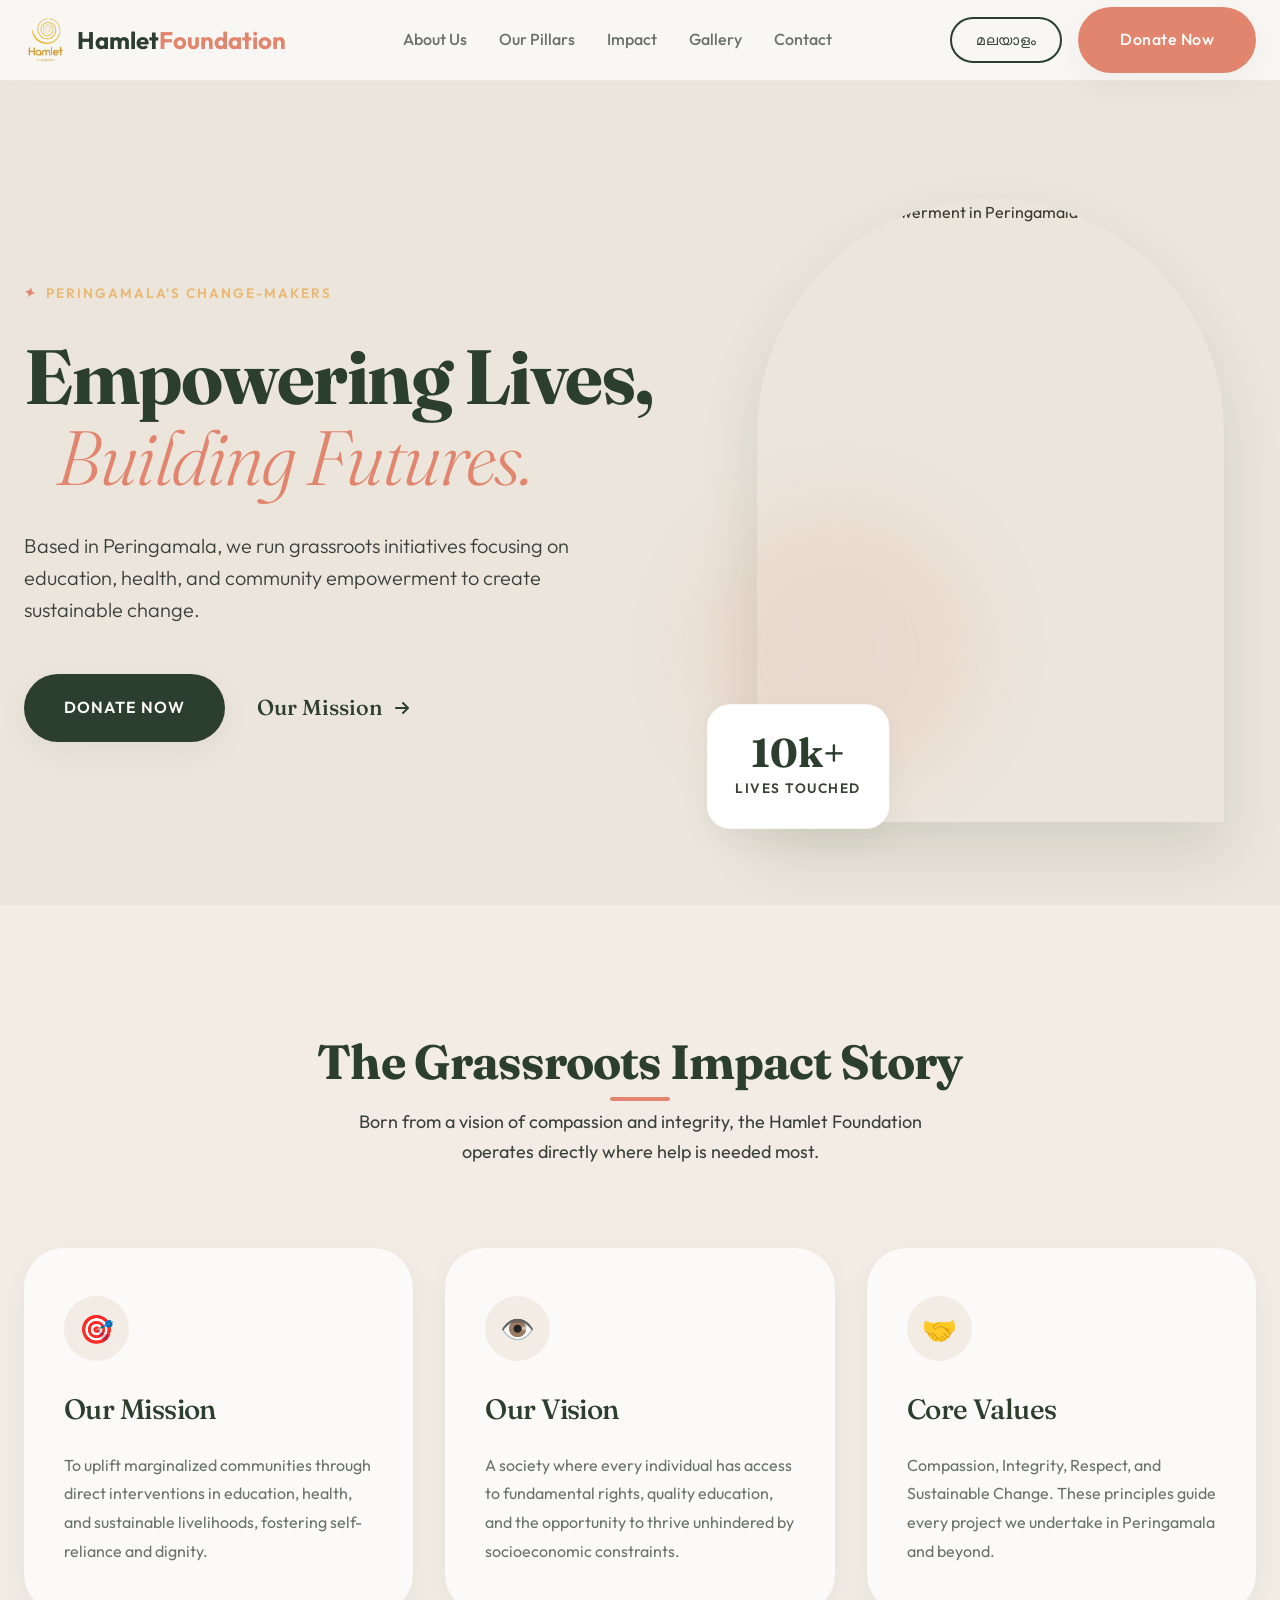
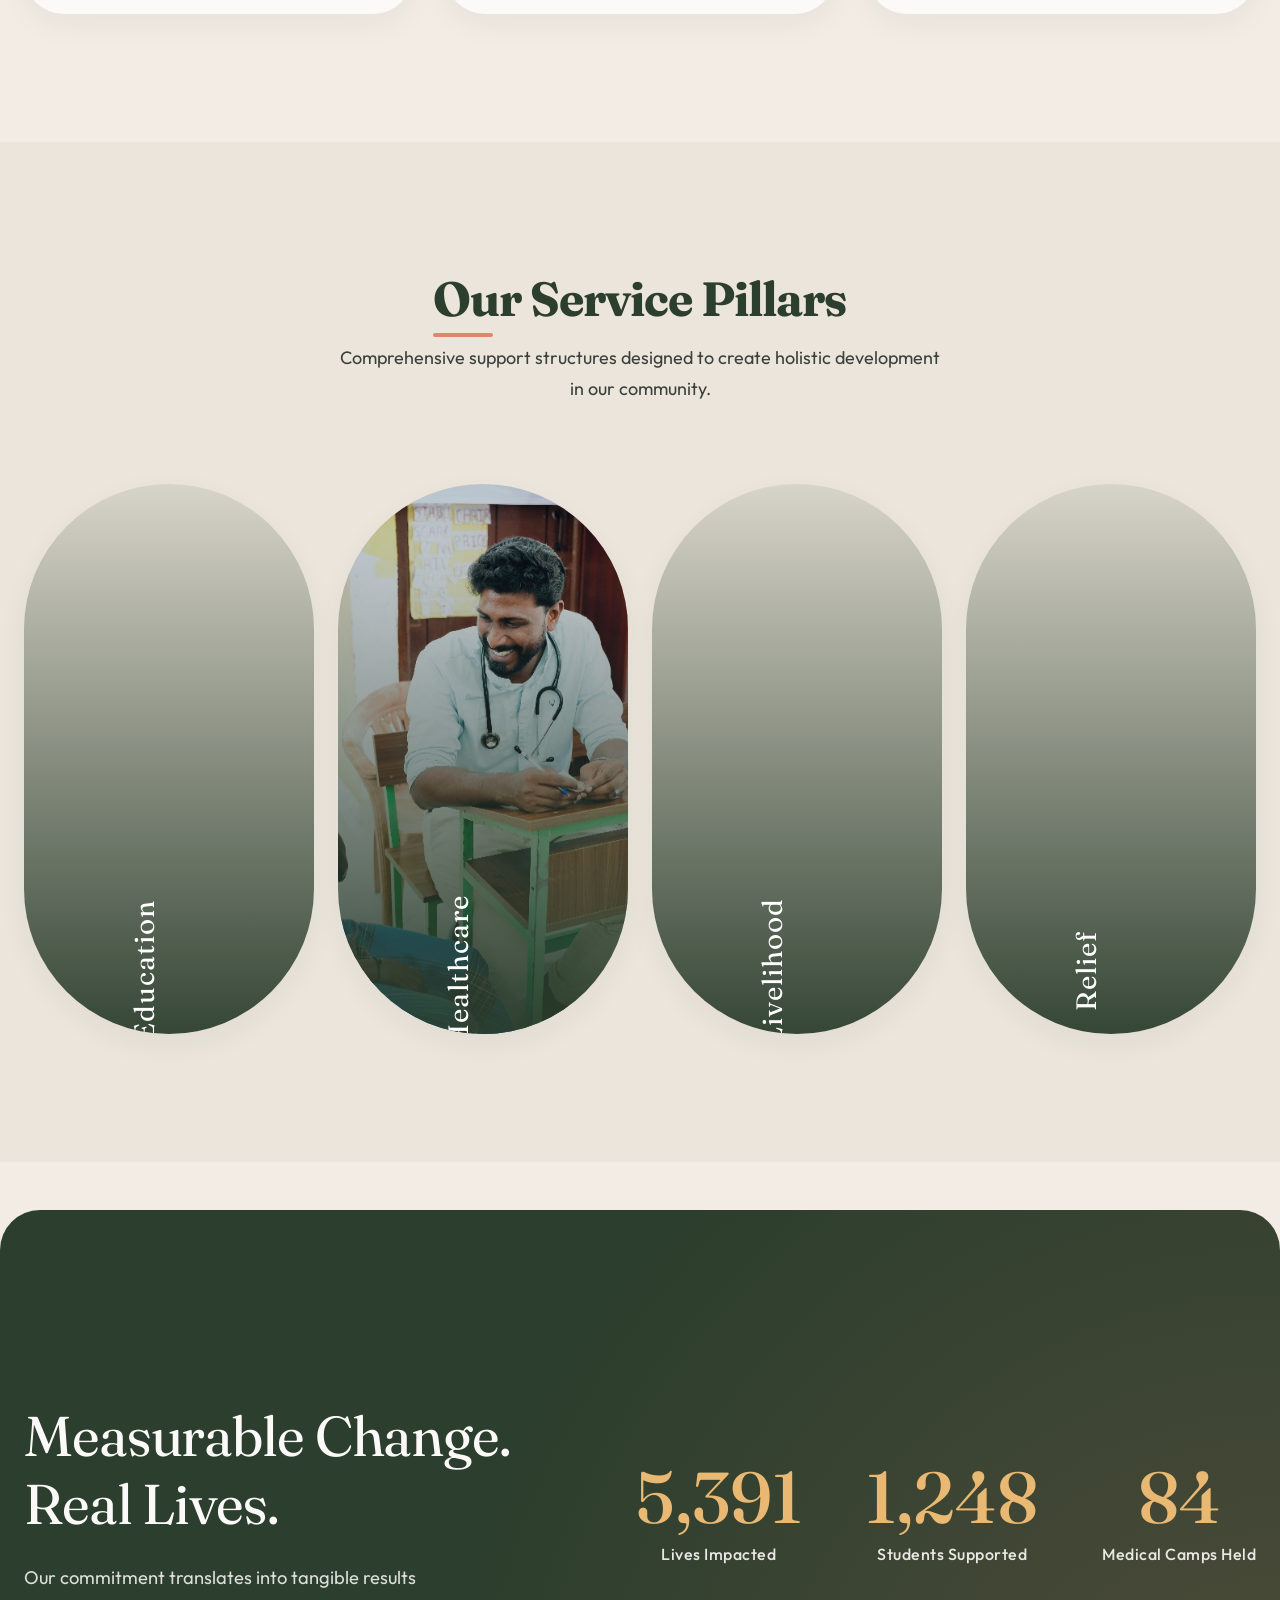
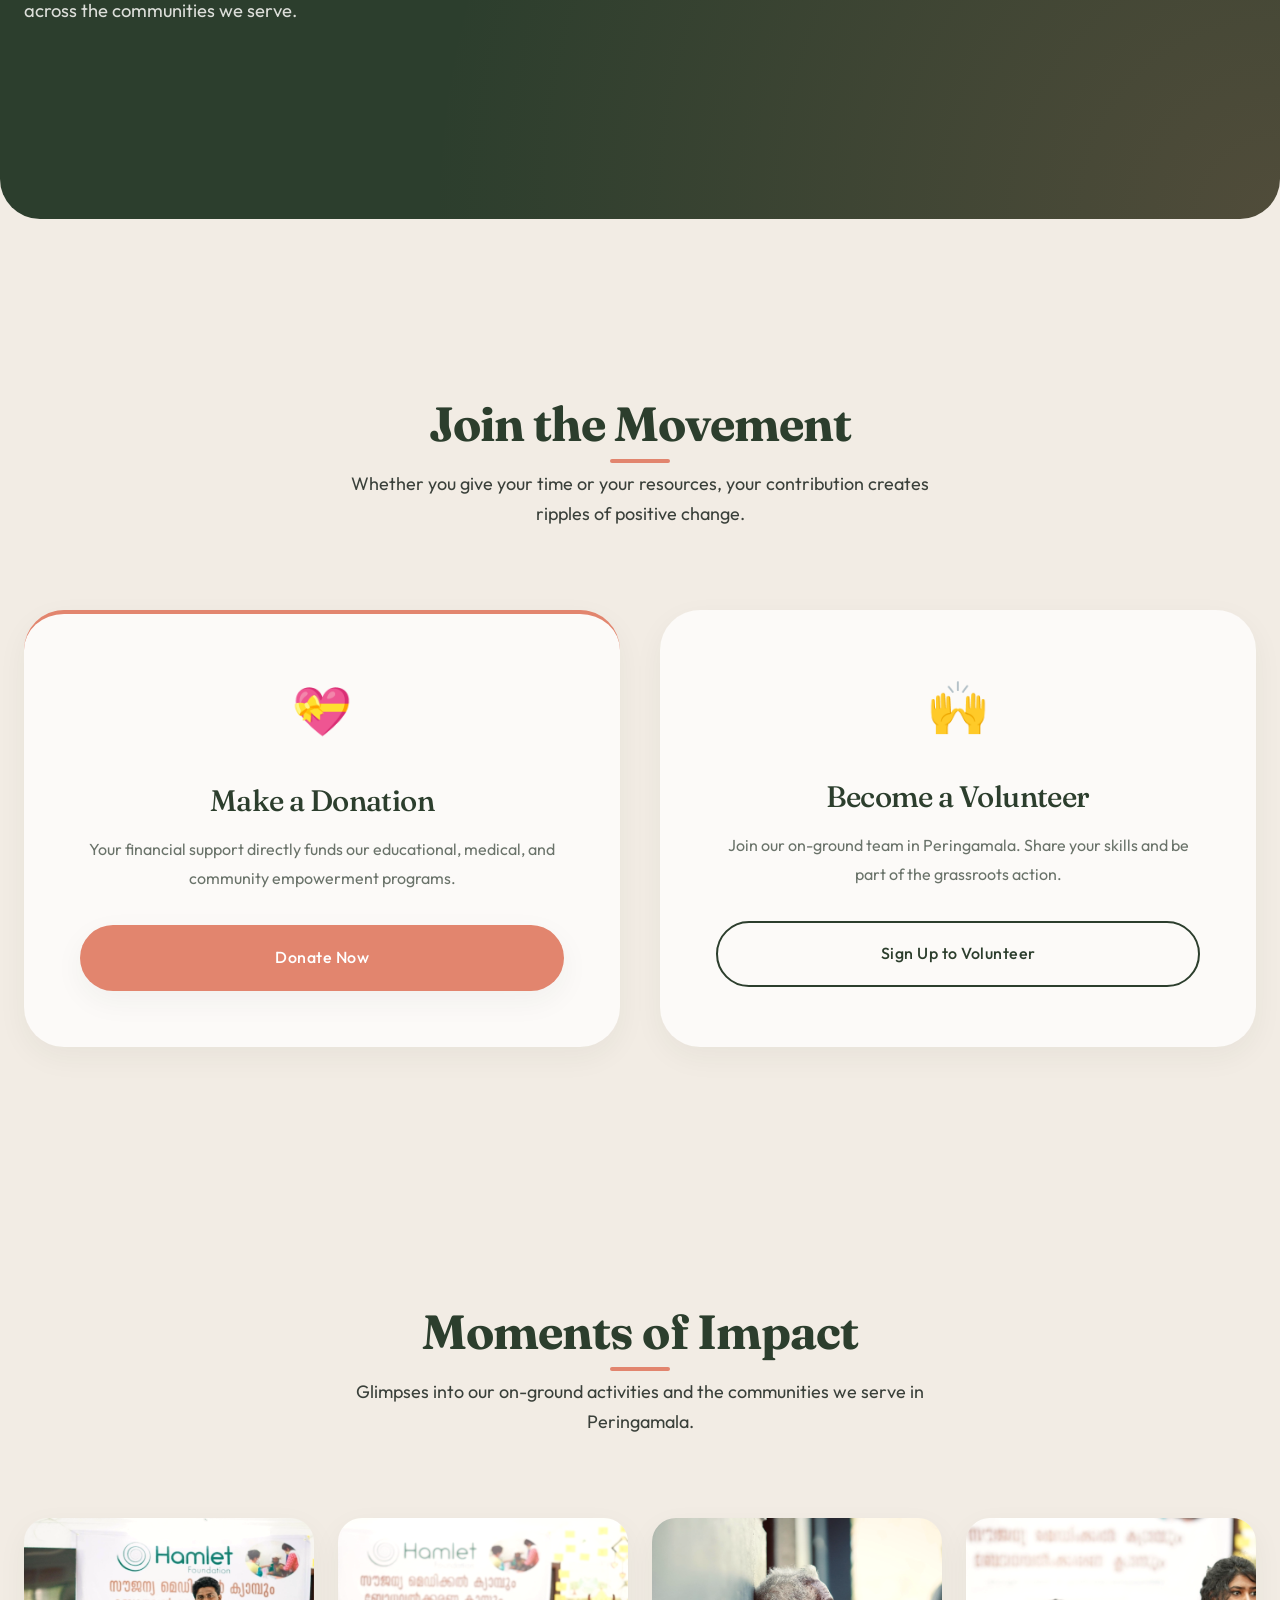
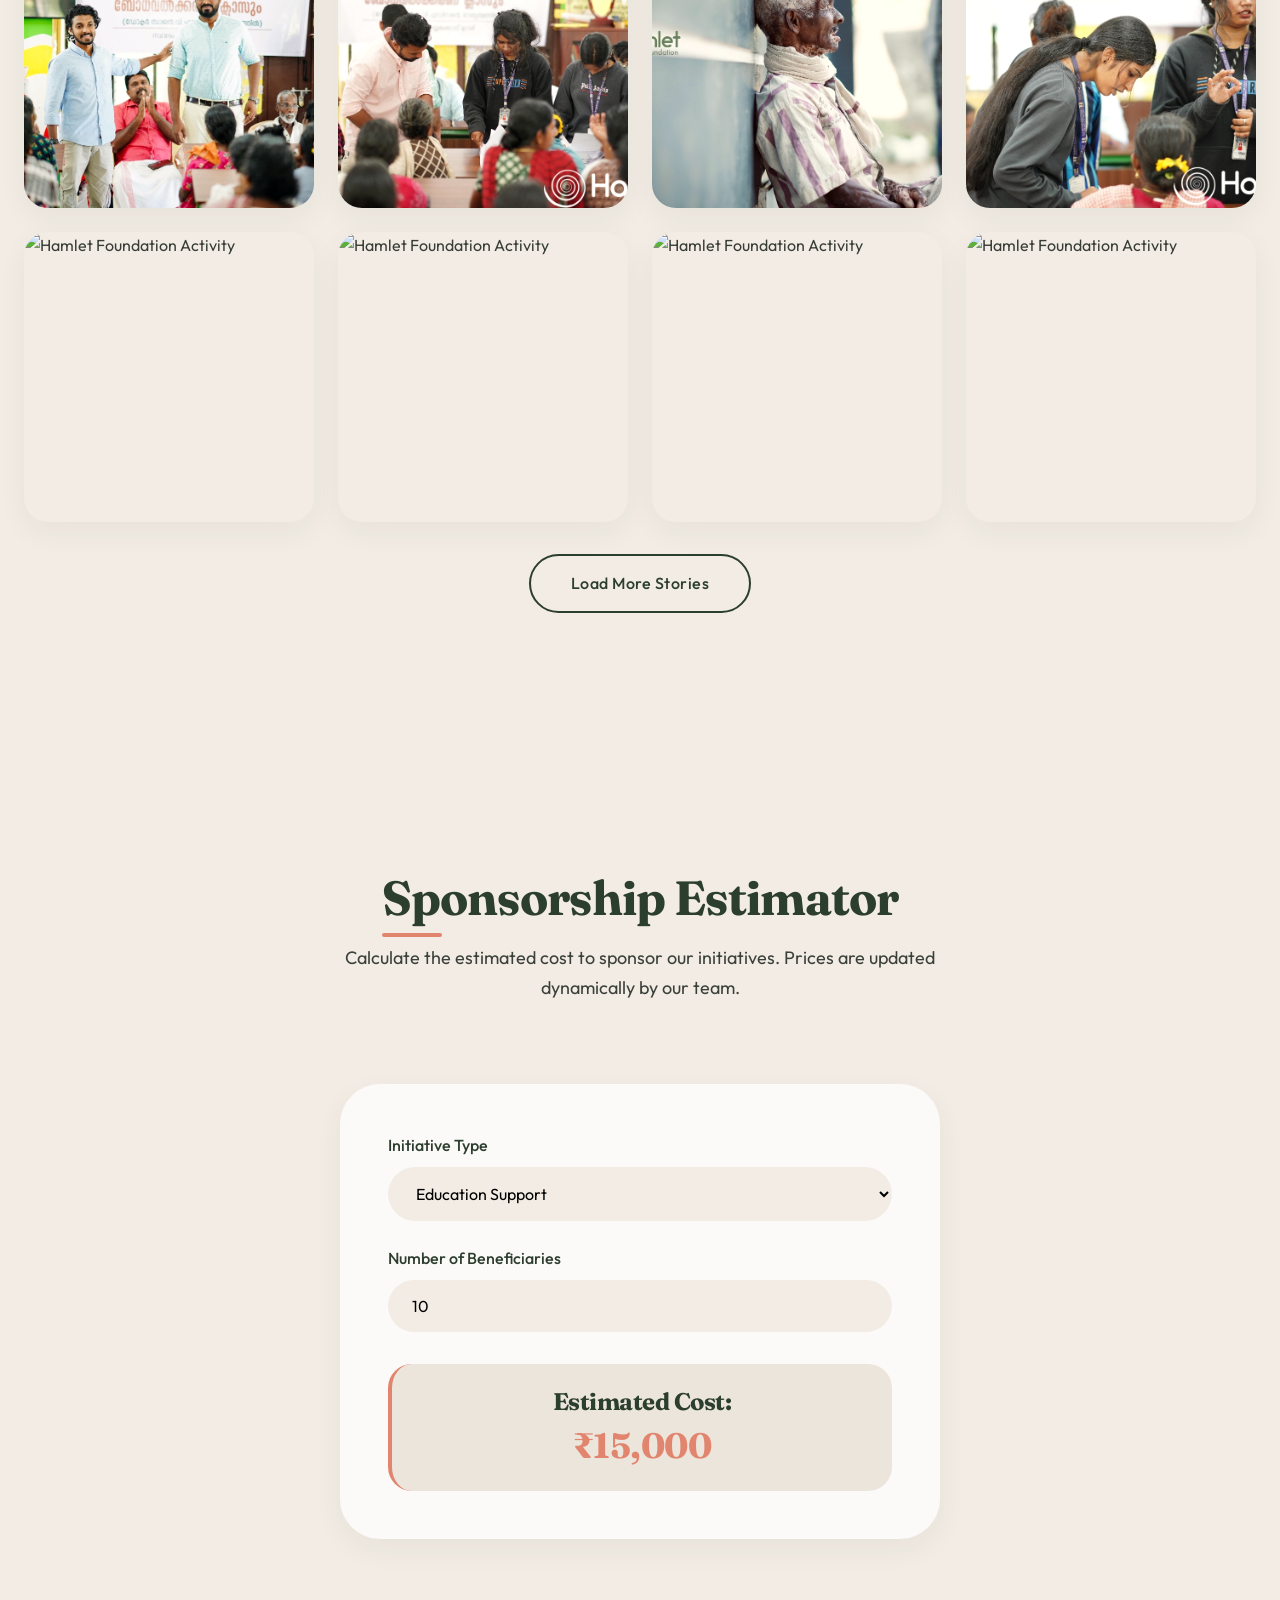
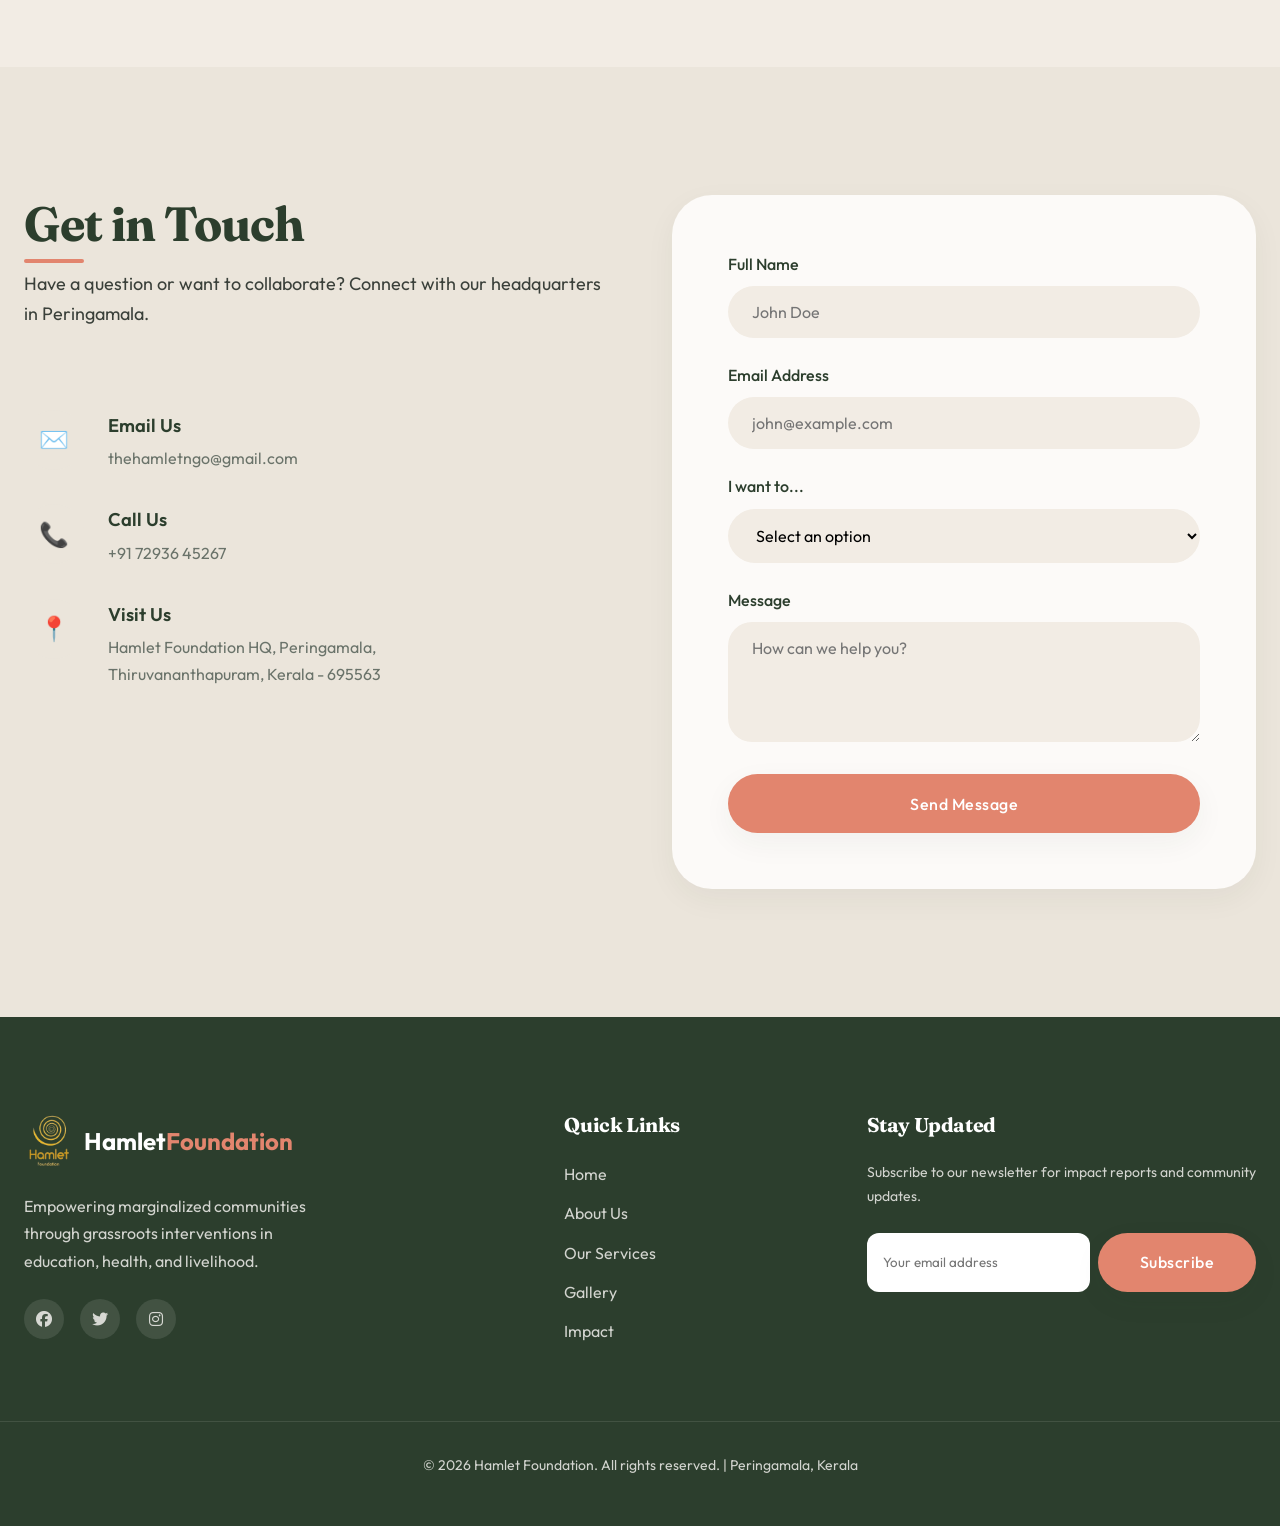
==== commit bbfa2a3f: "Initial commit: Ready for Render deployment" ====
--- a/hamlet-foundations/src/index.html
+++ b/hamlet-foundations/src/index.html
@@ -51,23 +51,27 @@
     </header>
 
     <main>
-        <!-- Hero Section -->
-        <section class="hero" id="home">
-            <div class="container hero-content">
-                <div class="hero-text fade-in-up">
-                    <p class="hero-eyebrow" data-i18n="hero_badge">— Peringamala's Change-Makers</p>
-                    <h1 class="hero-title" data-i18n="hero_title">Empowering Lives,<br><em>Building Futures.</em></h1>
-                    <p class="hero-subtitle" data-i18n="hero_subtitle">Based in Peringamala, we run grassroots
-                        initiatives focusing on education, health, and community empowerment to create sustainable change.</p>
-                    <div class="hero-buttons">
-                        <a href="#get-involved" class="btn btn-primary btn-lg" data-i18n="hero_btn_donate">Donate Now</a>
-                        <a href="#about" class="btn btn-outline btn-lg" data-i18n="hero_btn_mission">Our Mission</a>
-                    </div>
-                </div>
-                <div class="hero-image fade-in-up delay-1">
-                    <div class="image-wrapper">
-                        <!-- Hero Image from User -->
-                        <img src="assets/hero-bg.png" alt="Community Empowerment in Peringamala" class="hero-img-main" />
+        <!-- Hero Section - Editorial Archway Redesign -->
+        <section class="hero-editorial" id="home">
+            <div class="container hero-editorial-grid">
+                <div class="hero-text-content fade-in-up">
+                    <p class="hero-badge" data-i18n="hero_badge"><span class="badge-star">✦</span> Peringamala's Change-Makers</p>
+                    <h1 class="hero-main-title" data-i18n="hero_title">Empowering Lives,<br><span class="hero-italic">Building Futures.</span></h1>
+                    <p class="hero-par" data-i18n="hero_subtitle">Based in Peringamala, we run grassroots initiatives focusing on education, health, and community empowerment to create sustainable change.</p>
+                    <div class="hero-action-group">
+                        <a href="#get-involved" class="btn btn-primary btn-editorial" data-i18n="hero_btn_donate">Donate Now</a>
+                        <a href="#about" class="btn-text-link" data-i18n="hero_btn_mission">Our Mission <i class="fa-solid fa-arrow-right"></i></a>
+                    </div>
+                </div>
+                <div class="hero-image-wrapper fade-in-up delay-1">
+                    <div class="archway-frame">
+                        <img src="assets/hero-bg.png" alt="Community Empowerment in Peringamala" class="archway-img" />
+                    </div>
+                    <!-- Decorative Element -->
+                    <div class="hero-decor-circle"></div>
+                    <div class="hero-decor-badge">
+                        <strong>10k+</strong>
+                        <span>Lives Touched</span>
                     </div>
                 </div>
             </div>
--- a/hamlet-foundations/src/style.css
+++ b/hamlet-foundations/src/style.css
@@ -166,7 +166,7 @@
     font-family: var(--font-body);
     font-weight: 500;
     cursor: pointer;
-    border: none;
+    border: 2px solid transparent; /* Essential for aligning perfectly with outline buttons */
     transition: all var(--trans-norm);
     font-size: 1rem;
     letter-spacing: 0.5px;
@@ -175,6 +175,11 @@
 .btn-lg {
     padding: 1.25rem 3rem;
     font-size: 1.125rem;
+}
+
+.btn-sm {
+    padding: 0.75rem 1.5rem;
+    font-size: 0.9rem;
 }
 
 .btn-primary {
@@ -208,23 +213,29 @@
 
 /* Header & Navigation */
 .header {
-    position: fixed;
-    top: 0;
-    left: 0;
-    width: 100%;
-    background-color: rgba(253, 253, 253, 0.85);
-    /* Slightly transparent */
-    backdrop-filter: blur(12px);
-    /* Glassmorphism */
-    -webkit-backdrop-filter: blur(12px);
-    z-index: 1000;
-    border-bottom: 1px solid rgba(11, 43, 64, 0.05);
-    transition: all var(--trans-norm);
+        position: fixed;
+        top: 0;
+        left: 0;
+        width: 100%;
+        background-color: rgba(253, 253, 253, 0.75);
+        backdrop-filter: blur(20px);
+        -webkit-backdrop-filter: blur(20px);
+        z-index: 1000;
+        border-bottom: 1px solid rgba(44, 62, 45, 0.08);
+        transition: all var(--trans-norm);
 }
 
 .header.scrolled {
     box-shadow: var(--shadow-sm);
     padding: 0.5rem 0;
+}
+
+.header.menu-open {
+    background-color: transparent !important;
+    backdrop-filter: none !important;
+    -webkit-backdrop-filter: none !important;
+    border-bottom: none !important;
+    box-shadow: none !important;
 }
 
 .header-content {
@@ -271,17 +282,19 @@
     font-weight: 500;
     color: var(--clr-text-light);
     position: relative;
+    padding: 0.5rem 0;
+    transition: color 0.3s ease;
 }
 
 .nav-link::after {
     content: '';
     position: absolute;
-    bottom: -4px;
+    bottom: 0;
     left: 0;
     width: 0;
-    height: 2px;
-    background-color: var(--clr-accent);
-    transition: width var(--trans-norm);
+    height: 1px;
+    background-color: var(--clr-primary);
+    transition: width 0.4s cubic-bezier(0.25, 1, 0.5, 1);
 }
 
 .nav-link:hover {
@@ -316,114 +329,279 @@
     transition: var(--trans-norm);
 }
 
-/* Hero Section - Organic Redesign */
-.hero {
+/* ========================================================================= */
+/* HERO SECTION - Premium Editorial Redesign */
+/* ========================================================================= */
+.hero-editorial {
     position: relative;
-    padding: calc(120px + var(--spacing-lg)) 0 var(--spacing-xl);
-    min-height: 100vh;
-    display: flex;
-    align-items: center;
-    background-color: var(--clr-bg);
+    padding: calc(90px + 6vw) 0 4vw;
+    background-color: var(--clr-surface-light); /* Soft Sand */
     overflow: hidden;
-}
-
-.hero::after {
+    min-height: 90vh;
+    display: flex;
+    align-items: center;
+}
+
+.hero-editorial-grid {
+    display: grid;
+    grid-template-columns: 1.1fr 0.9fr;
+    gap: 4vw;
+    align-items: center;
+    position: relative;
+    z-index: 2;
+}
+
+.hero-text-content {
+    max-width: 650px;
+}
+
+.hero-badge {
+    font-size: 0.85rem;
+    text-transform: uppercase;
+    letter-spacing: 2px;
+    font-weight: 600;
+    color: var(--clr-accent-alt);
+    margin-bottom: 2rem;
+    display: inline-flex;
+    align-items: center;
+    gap: 0.5rem;
+}
+
+.badge-star {
+    transform: rotate(15deg);
+    color: var(--clr-accent);
+}
+
+.hero-main-title {
+    font-size: clamp(3.5rem, 6vw, 5.5rem);
+    line-height: 1.05;
+    letter-spacing: -1.5px;
+    color: var(--clr-primary);
+    margin-bottom: 2rem;
+    font-family: var(--font-heading);
+}
+
+.hero-italic {
+    font-style: italic;
+    font-weight: 300;
+    color: var(--clr-accent); /* Warm Terracotta */
+    padding-left: 2rem;
+}
+
+.hero-par {
+    font-size: 1.25rem;
+    line-height: 1.6;
+    color: var(--clr-text-muted);
+    margin-bottom: 3rem;
+    max-width: 90%;
+    font-weight: 300;
+}
+
+/* Elegant Actions */
+.hero-action-group {
+    display: flex;
+    align-items: center;
+    gap: 2rem;
+    flex-wrap: wrap;
+}
+
+.btn-editorial {
+    padding: 1.25rem 2.5rem;
+    font-size: 1rem;
+    text-transform: uppercase;
+    letter-spacing: 1px;
+    border-radius: var(--br-pill);
+    background-color: var(--clr-primary);
+    color: var(--clr-surface);
+    font-weight: 600;
+    border: none;
+    cursor: pointer;
+    transition: all 0.3s ease;
+}
+
+.btn-editorial:hover {
+    background-color: var(--clr-accent);
+    transform: translateY(-3px);
+    box-shadow: var(--shadow-md);
+}
+
+.btn-text-link {
+    font-family: var(--font-heading);
+    font-size: 1.35rem;
+    color: var(--clr-primary);
+    font-weight: 500;
+    display: inline-flex;
+    align-items: center;
+    gap: 0.75rem;
+    position: relative;
+    transition: var(--trans-norm);
+}
+
+.btn-text-link i {
+    font-size: 1rem;
+    transition: transform var(--trans-norm);
+}
+
+.btn-text-link::after {
     content: '';
     position: absolute;
-    bottom: -100px;
-    right: -100px;
-    width: 600px;
-    height: 600px;
-    border-radius: 50%;
-    background: radial-gradient(circle, rgba(226, 133, 110, 0.15) 0%, transparent 70%);
-    z-index: 0;
-}
-
-.hero-content {
-    display: grid;
-    grid-template-columns: 1.1fr 0.9fr;
-    gap: var(--spacing-xl);
-    align-items: center;
+    bottom: -4px;
+    left: 0;
+    width: 0%;
+    height: 1px;
+    background-color: var(--clr-accent);
+    transition: width var(--trans-norm);
+}
+
+.btn-text-link:hover {
+    color: var(--clr-accent);
+}
+.btn-text-link:hover i {
+    transform: translateX(5px) rotate(-45deg);
+}
+.btn-text-link:hover::after {
+    width: 100%;
+}
+
+/* Image Treatment - Archway */
+.hero-image-wrapper {
     position: relative;
-    z-index: 1;
-}
-
-.hero-text {
-    padding-right: 2rem;
-}
-
-.hero-eyebrow {
-    font-size: 1rem;
-    text-transform: uppercase;
-    letter-spacing: 3px;
-    font-weight: 600;
-    color: var(--clr-accent);
-    margin-bottom: 2rem;
-    font-family: var(--font-body);
-}
-
-.hero-title {
-    font-size: clamp(3.5rem, 7vw, 6.5rem);
-    line-height: 1.1;
-    letter-spacing: -1px;
-    margin-bottom: 2.5rem;
-    color: var(--clr-primary);
-    font-weight: 500;
-}
-
-.hero-title em {
-    font-style: italic;
-    font-weight: 300;
-    color: var(--clr-secondary);
-}
-
-.hero-subtitle {
-    font-size: 1.25rem;
-    line-height: 1.8;
-    color: var(--clr-text-light);
-    margin-bottom: 3.5rem;
+    padding: 2rem;
+    width: 100%;
+    display: flex;
+    justify-content: flex-end;
+}
+
+.archway-frame {
+    width: 100%;
     max-width: 480px;
-    font-weight: 400;
-}
-
-.hero-buttons {
-    display: flex;
-    gap: 1.5rem;
-}
-
-.hero-image {
+    aspect-ratio: 3 / 4;
+    border-radius: 999px 999px 0 0; /* Huge arch top */
+    overflow: hidden;
     position: relative;
-    height: 100%;
-    min-height: 650px;
-    width: 100%;
-}
-
-.image-wrapper {
-    position: relative;
-    height: 100%;
-    width: 100%;
-    border-radius: var(--br-pill);
-    overflow: hidden;
-    box-shadow: var(--shadow-md);
+    box-shadow: var(--shadow-lg);
     transform: translateZ(0);
-    transition: transform var(--trans-slow);
-}
-
-.image-wrapper:hover {
-    transform: translateY(-10px);
-    box-shadow: var(--shadow-lg);
-}
-
-.hero-img-main {
+}
+
+.archway-img {
     width: 100%;
     height: 100%;
     object-fit: cover;
-    filter: sepia(0.1) contrast(1.05); /* Slight warmth */
-    transition: var(--trans-slow);
-}
-
-.image-wrapper:hover .hero-img-main {
+    filter: sepia(0.15) contrast(1.1);
+    transition: transform 1.2s ease;
+}
+
+.hero-image-wrapper:hover .archway-img {
     transform: scale(1.05);
+}
+
+/* Visual Flourishes */
+.hero-decor-circle {
+    position: absolute;
+    top: 50%;
+    left: -5%;
+    width: 280px;
+    height: 280px;
+    background-color: var(--clr-accent);
+    border-radius: 50%;
+    z-index: -1;
+    opacity: 0.12;
+    filter: blur(40px);
+}
+
+.hero-decor-badge {
+    position: absolute;
+    bottom: 0;
+    left: 0;
+    background: white;
+    padding: 1.75rem;
+    border-radius: var(--br-md);
+    box-shadow: var(--shadow-sm);
+    display: flex;
+    flex-direction: column;
+    align-items: center;
+    justify-content: center;
+    border: 1px solid rgba(0,0,0,0.03);
+    z-index: 3;
+    transform: translate(-10%, -20%);
+}
+
+.hero-decor-badge strong {
+    font-family: var(--font-heading);
+    font-size: 2.5rem;
+    color: var(--clr-primary);
+    line-height: 1;
+    margin-bottom: 0.25rem;
+}
+
+.hero-decor-badge span {
+    font-size: 0.85rem;
+    text-transform: uppercase;
+    letter-spacing: 1.5px;
+    color: var(--clr-text-muted);
+    font-weight: 600;
+}
+
+/* ----------------------------------------------- */
+/* Responsive Tiers for Hero */
+/* ----------------------------------------------- */
+@media (max-width: 992px) {
+    .hero-editorial {
+        min-height: auto;
+        padding-top: calc(80px + 3rem); /* Safe clearance from header */
+        padding-bottom: 4rem;
+        align-items: flex-start;
+    }
+    .hero-editorial-grid {
+        grid-template-columns: 1fr;
+        gap: 4rem;
+    }
+    .hero-text-content {
+        margin: 0 auto;
+        text-align: center;
+        display: flex;
+        flex-direction: column;
+        align-items: center;
+    }
+    .hero-main-title {
+        font-size: clamp(2.5rem, 8vw, 3.5rem);
+    }
+    .hero-italic {
+        padding-left: 0;
+    }
+    .hero-action-group {
+        justify-content: center;
+    }
+    .hero-image-wrapper {
+        justify-content: center;
+        padding: 0;
+    }
+    .archway-frame {
+        max-width: 500px;
+    }
+    .hero-decor-badge {
+        left: auto;
+        right: 0;
+        transform: translate(15%, 15%);
+    }
+}
+
+@media (max-width: 500px) {
+    .hero-decor-badge {
+        transform: translate(5%, 10%);
+        padding: 1.2rem;
+    }
+    .hero-decor-badge strong {
+        font-size: 1.8rem;
+    }
+    .hero-action-group {
+        flex-direction: column;
+        width: 100%;
+        gap: 1.5rem;
+    }
+    .btn-editorial {
+        width: 100%;
+    }
 }
 
 /* About Section */
@@ -1036,9 +1214,19 @@
 
 /* Responsive Directives */
 @media (max-width: 992px) {
+    .hero {
+        align-items: flex-start; /* Prevent tall content from overflowing off the top in mobile */
+        padding-top: 140px; 
+        min-height: auto;
+    }
+
     .hero-content {
         grid-template-columns: 1fr;
         text-align: center;
+    }
+
+    .hero-text {
+        padding-right: 0;
     }
 
     .hero-buttons {
@@ -1050,6 +1238,8 @@
         max-width: 600px;
         margin-left: auto;
         margin-right: auto;
+        min-height: auto; /* Fix warped stretch */
+        aspect-ratio: 4 / 3; /* Better mobile proportion */
     }
 
     .floating-card {
@@ -1075,27 +1265,54 @@
 
     .nav {
         position: fixed;
-        top: 80px;
-        left: -100%;
+        top: 0;
+        left: 0;
         width: 100%;
-        height: calc(100vh - 80px);
-        background-color: var(--clr-bg);
+        height: 100vh;
+        background-color: var(--clr-surface); /* Organic premium background */
         flex-direction: column;
         align-items: center;
         justify-content: center;
-        transition: var(--trans-norm);
+        z-index: 999;
+        opacity: 0;
+        pointer-events: none;
+        transition: opacity 0.5s cubic-bezier(0.25, 1, 0.5, 1);
     }
 
     .nav.active {
-        left: 0;
+        opacity: 1;
+        pointer-events: all;
     }
 
     .nav-list {
         flex-direction: column;
         align-items: center;
-        gap: 2rem;
-        font-size: 1.5rem;
-    }
+        gap: 1.5rem;
+        padding: 0;
+        margin: 0;
+    }
+
+    .nav-link {
+        font-family: var(--font-heading);
+        font-size: 2.2rem;
+        color: var(--clr-primary);
+        opacity: 0;
+        transform: translateY(20px);
+        transition: opacity 0.4s ease, transform 0.5s cubic-bezier(0.25, 1, 0.5, 1);
+        display: inline-block;
+    }
+
+    .nav.active .nav-link {
+        opacity: 1;
+        transform: translateY(0);
+    }
+    
+    /* Staggered load effect */
+    .nav.active .nav-list li:nth-child(1) .nav-link { transition-delay: 0.1s; }
+    .nav.active .nav-list li:nth-child(2) .nav-link { transition-delay: 0.15s; }
+    .nav.active .nav-list li:nth-child(3) .nav-link { transition-delay: 0.2s; }
+    .nav.active .nav-list li:nth-child(4) .nav-link { transition-delay: 0.25s; }
+    .nav.active .nav-list li:nth-child(5) .nav-link { transition-delay: 0.3s; }
 
     .section {
         padding: var(--spacing-lg) 0;
@@ -1107,6 +1324,71 @@
 
     .desktop-only {
         display: none !important;
+    }
+
+    .mobile-actions {
+        display: flex;
+        flex-direction: column;
+        gap: 1.25rem;
+        margin: 0 auto;
+        margin-top: 2.5rem;
+        width: 100%;
+        align-items: center; /* Forces the items to lock into the exact center */
+        justify-content: center;
+        opacity: 0;
+        transform: translateY(20px);
+        transition: opacity 0.5s ease 0.4s, transform 0.5s cubic-bezier(0.25, 1, 0.5, 1) 0.4s;
+    }
+    
+    .nav.active .mobile-actions {
+        opacity: 1;
+        transform: translateY(0);
+    }
+    
+    .mobile-actions .btn {
+        width: auto;
+        min-width: 200px; /* Instead of full stretch, clamp to consistent neat size */
+        margin: 0 auto;
+        justify-content: center;
+        text-align: center;
+    }
+
+    .footer-grid {
+        grid-template-columns: 1fr;
+        gap: 2rem;
+        text-align: center;
+    }
+
+    .footer-brand p,
+    .social-links {
+        margin-left: auto;
+        margin-right: auto;
+        justify-content: center;
+    }
+
+    .impact-container {
+        flex-direction: column;
+        text-align: center;
+    }
+
+    .impact-stats {
+        justify-content: center;
+    }
+
+    .newsletter-form {
+        flex-direction: column;
+    }
+
+    .hero-buttons {
+        flex-direction: column;
+        align-items: center;
+        width: 100%;
+        gap: 1rem;
+    }
+
+    .hero-buttons .btn {
+        width: 100%;
+        max-width: 300px; /* Don't stretch infinitely on mobile */
     }
 
     .mobile-actions {
@@ -1116,32 +1398,18 @@
         margin-top: 2rem;
         width: 100%;
         max-width: 250px;
-    }
-
-    .footer-grid {
-        grid-template-columns: 1fr;
-        gap: 2rem;
-        text-align: center;
-    }
-
-    .footer-brand p,
-    .social-links {
-        margin-left: auto;
-        margin-right: auto;
+        align-items: center;
+    }
+    
+    .mobile-actions .btn {
+        width: 100%;
         justify-content: center;
     }
 
-    .impact-container {
-        flex-direction: column;
-        text-align: center;
-    }
-
-    .impact-stats {
-        justify-content: center;
-    }
-
-    .newsletter-form {
-        flex-direction: column;
+    /* Reduce massive button heights on mobile */
+    .btn-lg {
+        padding: 1rem 2rem;
+        font-size: 1rem;
     }
 }
 
@@ -1272,4 +1540,78 @@
     color: var(--clr-accent);
     display: block;
     margin-top: 0.5rem;
+}
+
+/* -------------------- RESPONSIVE DESIGN (ESTIMATOR) -------------------- */
+@media (max-width: 768px) {
+    .estimator-card {
+        padding: 1.5rem;
+        margin: 0 1rem;
+    }
+    
+    #est-total {
+        font-size: 1.8rem;
+    }
+    
+    .estimator-result h3 {
+        font-size: 1.25rem;
+    }
+
+    /* Phase 4 Service Accordion Mobile Fixes */
+    .service-accordion {
+        flex-direction: column;
+        height: 700px; /* Allow vertical expansion space */
+        gap: 0.5rem;
+    }
+
+    .accordion-item {
+        flex: 1; /* Standard height */
+        border-radius: var(--br-md); /* Less dramatic radius */
+    }
+
+    .accordion-item:hover,
+    .accordion-item:focus-within {
+        flex: 4; /* Expand vertically */
+        border-radius: var(--br-lg);
+    }
+
+    /* Reset vertical rotation to horizontal centered text */
+    .accordion-title-vertical {
+        transform: translate(-50%, -50%);
+        bottom: 50%;
+        left: 50%;
+        margin-bottom: -1rem;
+        font-size: 1.25rem;
+        white-space: normal;
+        text-align: center;
+        width: 100%;
+        padding: 0 1rem;
+    }
+    
+    .accordion-content {
+        padding: 1.5rem;
+        min-width: 0; /* Reset desktop minimum width */
+    }
+
+    .accordion-content h3 {
+        font-size: 1.5rem;
+    }
+    
+    .accordion-content p {
+        font-size: 0.95rem;
+    }
+    
+    /* Ensure Hero Title fits */
+    .hero-title {
+        font-size: clamp(2.5rem, 8vw, 3.5rem); 
+    }
+}
+
+@media (max-width: 480px) {
+    .accordion-content {
+        display: flex;
+        flex-direction: column;
+        justify-content: flex-end;
+        height: 100%;
+    }
 }
